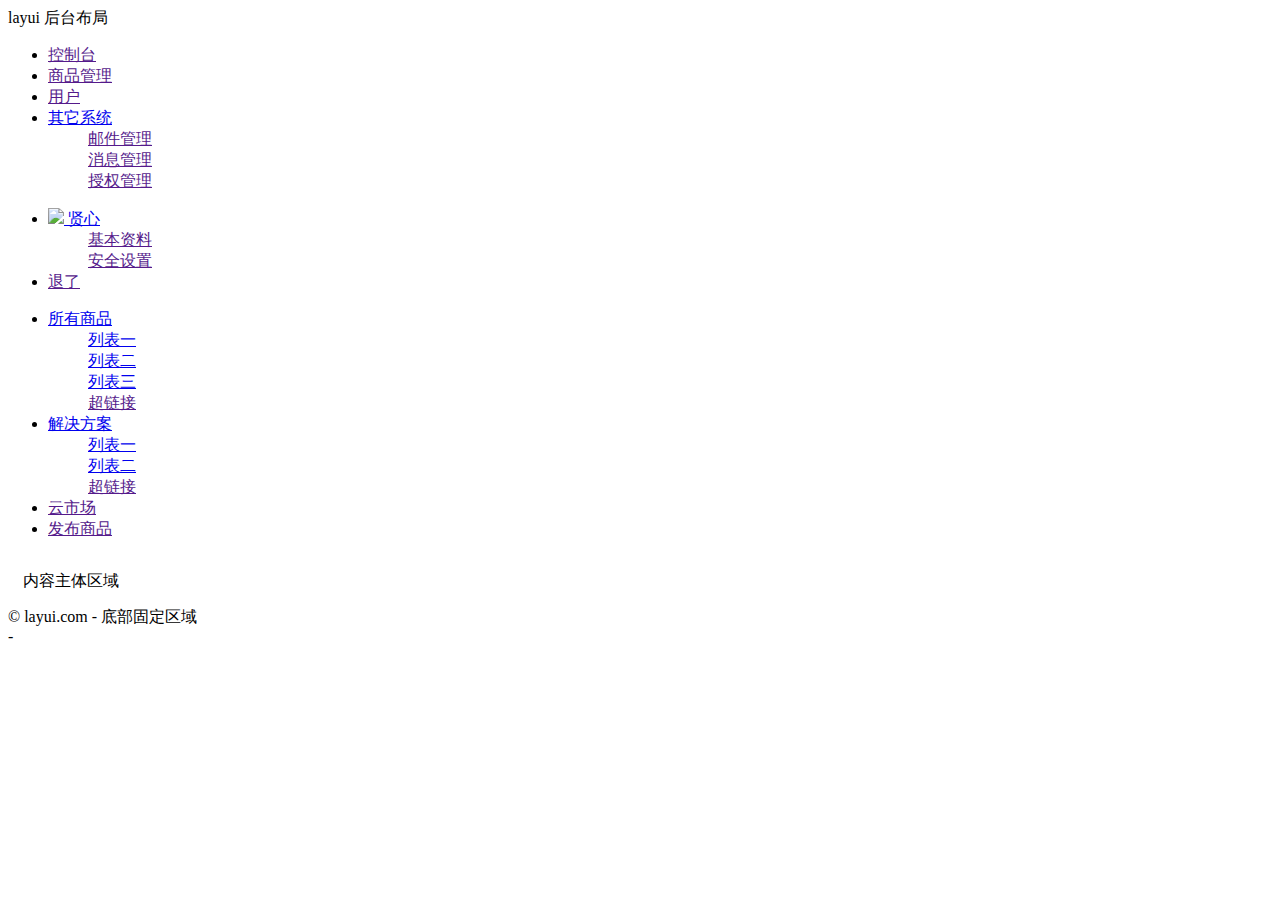
==== index.html @ 90d4eee3 "完成了登录和注册的开发" ====
<!DOCTYPE html>
<html lang="en">

<head>
    <meta charset="UTF-8">
    <meta name="viewport" content="width=device-width, initial-scale=1.0">
    <title>Document</title>
</head>

<body class="layui-layout-body">
    <div class="layui-layout layui-layout-admin">
        <div class="layui-header">
            <div class="layui-logo">layui 后台布局</div>
            <!-- 头部区域（可配合layui已有的水平导航） -->
            <ul class="layui-nav layui-layout-left">
                <li class="layui-nav-item"><a href="">控制台</a></li>
                <li class="layui-nav-item"><a href="">商品管理</a></li>
                <li class="layui-nav-item"><a href="">用户</a></li>
                <li class="layui-nav-item">
                    <a href="javascript:;">其它系统</a>
                    <dl class="layui-nav-child">
                        <dd><a href="">邮件管理</a></dd>
                        <dd><a href="">消息管理</a></dd>
                        <dd><a href="">授权管理</a></dd>
                    </dl>
                </li>
            </ul>
            <ul class="layui-nav layui-layout-right">
                <li class="layui-nav-item">
                    <a href="javascript:;">
                        <img src="http://t.cn/RCzsdCq" class="layui-nav-img">
                        贤心
                    </a>
                    <dl class="layui-nav-child">
                        <dd><a href="">基本资料</a></dd>
                        <dd><a href="">安全设置</a></dd>
                    </dl>
                </li>
                <li class="layui-nav-item"><a href="">退了</a></li>
            </ul>
        </div>

        <div class="layui-side layui-bg-black">
            <div class="layui-side-scroll">
                <!-- 左侧导航区域（可配合layui已有的垂直导航） -->
                <ul class="layui-nav layui-nav-tree" lay-filter="test">
                    <li class="layui-nav-item layui-nav-itemed">
                        <a class="" href="javascript:;">所有商品</a>
                        <dl class="layui-nav-child">
                            <dd><a href="javascript:;">列表一</a></dd>
                            <dd><a href="javascript:;">列表二</a></dd>
                            <dd><a href="javascript:;">列表三</a></dd>
                            <dd><a href="">超链接</a></dd>
                        </dl>
                    </li>
                    <li class="layui-nav-item">
                        <a href="javascript:;">解决方案</a>
                        <dl class="layui-nav-child">
                            <dd><a href="javascript:;">列表一</a></dd>
                            <dd><a href="javascript:;">列表二</a></dd>
                            <dd><a href="">超链接</a></dd>
                        </dl>
                    </li>
                    <li class="layui-nav-item"><a href="">云市场</a></li>
                    <li class="layui-nav-item"><a href="">发布商品</a></li>
                </ul>
            </div>
        </div>

        <div class="layui-body">
            <!-- 内容主体区域 -->
            <div style="padding: 15px;">内容主体区域</div>
        </div>

        <div class="layui-footer">
            <!-- 底部固定区域 -->
            © layui.com - 底部固定区域
        </div>
    </div>-
</html>
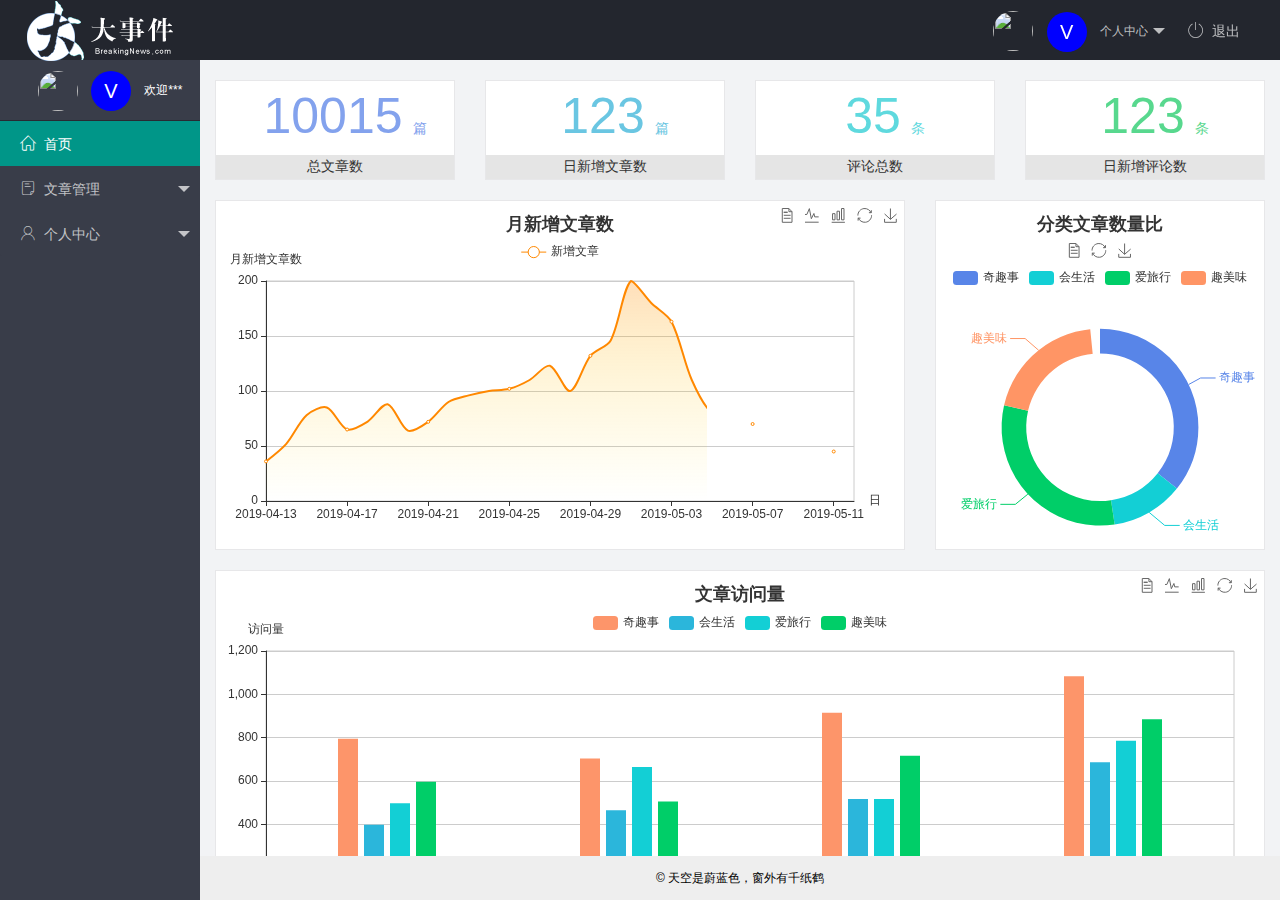
==== commit ae11fa4f: "完成了主页的开发" ====
--- a/index.html
+++ b/index.html
@@ -4,77 +4,91 @@
 <head>
     <meta charset="UTF-8">
     <meta name="viewport" content="width=device-width, initial-scale=1.0">
-    <title>Document</title>
+    <title>后台主页</title>
+    <link rel="stylesheet" href="/assets/lib/layui/css/layui.css">
+    <link rel="stylesheet" href="/assets/css/index.css">
+    <link rel="stylesheet" href="/assets/fonts/iconfont.css">
 </head>
 
 <body class="layui-layout-body">
     <div class="layui-layout layui-layout-admin">
         <div class="layui-header">
-            <div class="layui-logo">layui 后台布局</div>
+            <div class="layui-logo">
+                <img src="/assets/images/logo.png" alt="">
+            </div>
             <!-- 头部区域（可配合layui已有的水平导航） -->
-            <ul class="layui-nav layui-layout-left">
-                <li class="layui-nav-item"><a href="">控制台</a></li>
-                <li class="layui-nav-item"><a href="">商品管理</a></li>
-                <li class="layui-nav-item"><a href="">用户</a></li>
-                <li class="layui-nav-item">
-                    <a href="javascript:;">其它系统</a>
-                    <dl class="layui-nav-child">
-                        <dd><a href="">邮件管理</a></dd>
-                        <dd><a href="">消息管理</a></dd>
-                        <dd><a href="">授权管理</a></dd>
-                    </dl>
-                </li>
-            </ul>
+
             <ul class="layui-nav layui-layout-right">
                 <li class="layui-nav-item">
-                    <a href="javascript:;">
+                    <a href="javascript:;" class="userinfo">
                         <img src="http://t.cn/RCzsdCq" class="layui-nav-img">
-                        贤心
+                        <span class="text-avatar">V</span>
+                        个人中心
                     </a>
                     <dl class="layui-nav-child">
                         <dd><a href="">基本资料</a></dd>
-                        <dd><a href="">安全设置</a></dd>
+                        <dd><a href="">更换头像</a></dd>
+                        <dd><a href="">重置密码</a></dd>
                     </dl>
                 </li>
-                <li class="layui-nav-item"><a href="">退了</a></li>
+                <li class="layui-nav-item"><a href="javascript:;" id="btnLogout"><span class="iconfont icon-tuichu"></span>退出</a></li>
             </ul>
         </div>
 
         <div class="layui-side layui-bg-black">
             <div class="layui-side-scroll">
+
+                <div class="userinfo">
+                    <img src="http://t.cn/RCzsdCq" class="layui-nav-img">
+                    <span class="text-avatar">V</span>
+                    <span id="welcome">欢迎***</span>
+                </div>
+
                 <!-- 左侧导航区域（可配合layui已有的垂直导航） -->
-                <ul class="layui-nav layui-nav-tree" lay-filter="test">
-                    <li class="layui-nav-item layui-nav-itemed">
-                        <a class="" href="javascript:;">所有商品</a>
+                <ul class="layui-nav layui-nav-tree" lay-shrink="all">
+                    <li class="layui-nav-item layui-this"><a href="/home/dashboard.html" target="fm"><span
+                                class="iconfont icon-home"></span>首页</a></li>
+                    <li class="layui-nav-item ">
+                        <a class="" href="javascript:;"><span class="iconfont icon-16"></span>文章管理</a>
                         <dl class="layui-nav-child">
-                            <dd><a href="javascript:;">列表一</a></dd>
-                            <dd><a href="javascript:;">列表二</a></dd>
-                            <dd><a href="javascript:;">列表三</a></dd>
-                            <dd><a href="">超链接</a></dd>
+                            <dd><a href="javascript:;">
+                                    <i class="layui-icon layui-icon-app"></i> 文章类别</a></dd>
+                            <dd><a href="javascript:;">
+                                    <i class="layui-icon layui-icon-app"></i> 文章列表</a></dd>
+                            <dd><a href="javascript:;">
+                                    <i class="layui-icon layui-icon-app"></i> 发布文章</a></dd>
                         </dl>
                     </li>
                     <li class="layui-nav-item">
-                        <a href="javascript:;">解决方案</a>
+                        <a href="javascript:;"><span class="iconfont icon-user"></span>个人中心</a>
                         <dl class="layui-nav-child">
-                            <dd><a href="javascript:;">列表一</a></dd>
-                            <dd><a href="javascript:;">列表二</a></dd>
-                            <dd><a href="">超链接</a></dd>
+                            <dd><a href="javascript:;">
+                                    <i class="layui-icon layui-icon-app"></i> 基本资料</a></dd>
+                            <dd><a href="javascript:;">
+                                    <i class="layui-icon layui-icon-app"></i> 更换头像</a></dd>
+                            <dd><a href="javascript:;">
+                                    <i class="layui-icon layui-icon-app"></i> 重置密码</a></dd>
                         </dl>
                     </li>
-                    <li class="layui-nav-item"><a href="">云市场</a></li>
-                    <li class="layui-nav-item"><a href="">发布商品</a></li>
                 </ul>
             </div>
         </div>
 
         <div class="layui-body">
             <!-- 内容主体区域 -->
-            <div style="padding: 15px;">内容主体区域</div>
+            <iframe name="fm" src="/home/dashboard.html" frameborder="0"></iframe>
         </div>
 
         <div class="layui-footer">
             <!-- 底部固定区域 -->
-            © layui.com - 底部固定区域
+            © 天空是蔚蓝色，窗外有千纸鹤
         </div>
-    </div>-
+    </div>
+    <!-- 导入layui的js的文件 -->
+    <script src="/assets/lib/layui/layui.all.js"></script>
+    <script src="/assets/lib/jquery.js"></script>
+    <script src="/assets/js/baseAPI.js"></script>
+    <script src="/assets/js/index.js"></script>
+</body>
+
 </html>--- a/assets/lib/layui/css/layui.css
+++ b/assets/lib/layui/css/layui.css
@@ -0,0 +1,2 @@
+/** layui-v2.5.5 MIT License By https://www.layui.com */
+ .layui-inline,img{display:inline-block;vertical-align:middle}h1,h2,h3,h4,h5,h6{font-weight:400}.layui-edge,.layui-header,.layui-inline,.layui-main{position:relative}.layui-body,.layui-edge,.layui-elip{overflow:hidden}.layui-btn,.layui-edge,.layui-inline,img{vertical-align:middle}.layui-btn,.layui-disabled,.layui-icon,.layui-unselect{-moz-user-select:none;-webkit-user-select:none;-ms-user-select:none}.layui-elip,.layui-form-checkbox span,.layui-form-pane .layui-form-label{text-overflow:ellipsis;white-space:nowrap}.layui-breadcrumb,.layui-tree-btnGroup{visibility:hidden}blockquote,body,button,dd,div,dl,dt,form,h1,h2,h3,h4,h5,h6,input,li,ol,p,pre,td,textarea,th,ul{margin:0;padding:0;-webkit-tap-highlight-color:rgba(0,0,0,0)}a:active,a:hover{outline:0}img{border:none}li{list-style:none}table{border-collapse:collapse;border-spacing:0}h4,h5,h6{font-size:100%}button,input,optgroup,option,select,textarea{font-family:inherit;font-size:inherit;font-style:inherit;font-weight:inherit;outline:0}pre{white-space:pre-wrap;white-space:-moz-pre-wrap;white-space:-pre-wrap;white-space:-o-pre-wrap;word-wrap:break-word}body{line-height:24px;font:14px Helvetica Neue,Helvetica,PingFang SC,Tahoma,Arial,sans-serif}hr{height:1px;margin:10px 0;border:0;clear:both}a{color:#333;text-decoration:none}a:hover{color:#777}a cite{font-style:normal;*cursor:pointer}.layui-border-box,.layui-border-box *{box-sizing:border-box}.layui-box,.layui-box *{box-sizing:content-box}.layui-clear{clear:both;*zoom:1}.layui-clear:after{content:'\20';clear:both;*zoom:1;display:block;height:0}.layui-inline{*display:inline;*zoom:1}.layui-edge{display:inline-block;width:0;height:0;border-width:6px;border-style:dashed;border-color:transparent}.layui-edge-top{top:-4px;border-bottom-color:#999;border-bottom-style:solid}.layui-edge-right{border-left-color:#999;border-left-style:solid}.layui-edge-bottom{top:2px;border-top-color:#999;border-top-style:solid}.layui-edge-left{border-right-color:#999;border-right-style:solid}.layui-disabled,.layui-disabled:hover{color:#d2d2d2!important;cursor:not-allowed!important}.layui-circle{border-radius:100%}.layui-show{display:block!important}.layui-hide{display:none!important}@font-face{font-family:layui-icon;src:url(../font/iconfont.eot?v=250);src:url(../font/iconfont.eot?v=250#iefix) format('embedded-opentype'),url(../font/iconfont.woff2?v=250) format('woff2'),url(../font/iconfont.woff?v=250) format('woff'),url(../font/iconfont.ttf?v=250) format('truetype'),url(../font/iconfont.svg?v=250#layui-icon) format('svg')}.layui-icon{font-family:layui-icon!important;font-size:16px;font-style:normal;-webkit-font-smoothing:antialiased;-moz-osx-font-smoothing:grayscale}.layui-icon-reply-fill:before{content:"\e611"}.layui-icon-set-fill:before{content:"\e614"}.layui-icon-menu-fill:before{content:"\e60f"}.layui-icon-search:before{content:"\e615"}.layui-icon-share:before{content:"\e641"}.layui-icon-set-sm:before{content:"\e620"}.layui-icon-engine:before{content:"\e628"}.layui-icon-close:before{content:"\1006"}.layui-icon-close-fill:before{content:"\1007"}.layui-icon-chart-screen:before{content:"\e629"}.layui-icon-star:before{content:"\e600"}.layui-icon-circle-dot:before{content:"\e617"}.layui-icon-chat:before{content:"\e606"}.layui-icon-release:before{content:"\e609"}.layui-icon-list:before{content:"\e60a"}.layui-icon-chart:before{content:"\e62c"}.layui-icon-ok-circle:before{content:"\1005"}.layui-icon-layim-theme:before{content:"\e61b"}.layui-icon-table:before{content:"\e62d"}.layui-icon-right:before{content:"\e602"}.layui-icon-left:before{content:"\e603"}.layui-icon-cart-simple:before{content:"\e698"}.layui-icon-face-cry:before{content:"\e69c"}.layui-icon-face-smile:before{content:"\e6af"}.layui-icon-survey:before{content:"\e6b2"}.layui-icon-tree:before{content:"\e62e"}.layui-icon-upload-circle:before{content:"\e62f"}.layui-icon-add-circle:before{content:"\e61f"}.layui-icon-download-circle:before{content:"\e601"}.layui-icon-templeate-1:before{content:"\e630"}.layui-icon-util:before{content:"\e631"}.layui-icon-face-surprised:before{content:"\e664"}.layui-icon-edit:before{content:"\e642"}.layui-icon-speaker:before{content:"\e645"}.layui-icon-down:before{content:"\e61a"}.layui-icon-file:before{content:"\e621"}.layui-icon-layouts:before{content:"\e632"}.layui-icon-rate-half:before{content:"\e6c9"}.layui-icon-add-circle-fine:before{content:"\e608"}.layui-icon-prev-circle:before{content:"\e633"}.layui-icon-read:before{content:"\e705"}.layui-icon-404:before{content:"\e61c"}.layui-icon-carousel:before{content:"\e634"}.layui-icon-help:before{content:"\e607"}.layui-icon-code-circle:before{content:"\e635"}.layui-icon-water:before{content:"\e636"}.layui-icon-username:before{content:"\e66f"}.layui-icon-find-fill:before{content:"\e670"}.layui-icon-about:before{content:"\e60b"}.layui-icon-location:before{content:"\e715"}.layui-icon-up:before{content:"\e619"}.layui-icon-pause:before{content:"\e651"}.layui-icon-date:before{content:"\e637"}.layui-icon-layim-uploadfile:before{content:"\e61d"}.layui-icon-delete:before{content:"\e640"}.layui-icon-play:before{content:"\e652"}.layui-icon-top:before{content:"\e604"}.layui-icon-friends:before{content:"\e612"}.layui-icon-refresh-3:before{content:"\e9aa"}.layui-icon-ok:before{content:"\e605"}.layui-icon-layer:before{content:"\e638"}.layui-icon-face-smile-fine:before{content:"\e60c"}.layui-icon-dollar:before{content:"\e659"}.layui-icon-group:before{content:"\e613"}.layui-icon-layim-download:before{content:"\e61e"}.layui-icon-picture-fine:before{content:"\e60d"}.layui-icon-link:before{content:"\e64c"}.layui-icon-diamond:before{content:"\e735"}.layui-icon-log:before{content:"\e60e"}.layui-icon-rate-solid:before{content:"\e67a"}.layui-icon-fonts-del:before{content:"\e64f"}.layui-icon-unlink:before{content:"\e64d"}.layui-icon-fonts-clear:before{content:"\e639"}.layui-icon-triangle-r:before{content:"\e623"}.layui-icon-circle:before{content:"\e63f"}.layui-icon-radio:before{content:"\e643"}.layui-icon-align-center:before{content:"\e647"}.layui-icon-align-right:before{content:"\e648"}.layui-icon-align-left:before{content:"\e649"}.layui-icon-loading-1:before{content:"\e63e"}.layui-icon-return:before{content:"\e65c"}.layui-icon-fonts-strong:before{content:"\e62b"}.layui-icon-upload:before{content:"\e67c"}.layui-icon-dialogue:before{content:"\e63a"}.layui-icon-video:before{content:"\e6ed"}.layui-icon-headset:before{content:"\e6fc"}.layui-icon-cellphone-fine:before{content:"\e63b"}.layui-icon-add-1:before{content:"\e654"}.layui-icon-face-smile-b:before{content:"\e650"}.layui-icon-fonts-html:before{content:"\e64b"}.layui-icon-form:before{content:"\e63c"}.layui-icon-cart:before{content:"\e657"}.layui-icon-camera-fill:before{content:"\e65d"}.layui-icon-tabs:before{content:"\e62a"}.layui-icon-fonts-code:before{content:"\e64e"}.layui-icon-fire:before{content:"\e756"}.layui-icon-set:before{content:"\e716"}.layui-icon-fonts-u:before{content:"\e646"}.layui-icon-triangle-d:before{content:"\e625"}.layui-icon-tips:before{content:"\e702"}.layui-icon-picture:before{content:"\e64a"}.layui-icon-more-vertical:before{content:"\e671"}.layui-icon-flag:before{content:"\e66c"}.layui-icon-loading:before{content:"\e63d"}.layui-icon-fonts-i:before{content:"\e644"}.layui-icon-refresh-1:before{content:"\e666"}.layui-icon-rmb:before{content:"\e65e"}.layui-icon-home:before{content:"\e68e"}.layui-icon-user:before{content:"\e770"}.layui-icon-notice:before{content:"\e667"}.layui-icon-login-weibo:before{content:"\e675"}.layui-icon-voice:before{content:"\e688"}.layui-icon-upload-drag:before{content:"\e681"}.layui-icon-login-qq:before{content:"\e676"}.layui-icon-snowflake:before{content:"\e6b1"}.layui-icon-file-b:before{content:"\e655"}.layui-icon-template:before{content:"\e663"}.layui-icon-auz:before{content:"\e672"}.layui-icon-console:before{content:"\e665"}.layui-icon-app:before{content:"\e653"}.layui-icon-prev:before{content:"\e65a"}.layui-icon-website:before{content:"\e7ae"}.layui-icon-next:before{content:"\e65b"}.layui-icon-component:before{content:"\e857"}.layui-icon-more:before{content:"\e65f"}.layui-icon-login-wechat:before{content:"\e677"}.layui-icon-shrink-right:before{content:"\e668"}.layui-icon-spread-left:before{content:"\e66b"}.layui-icon-camera:before{content:"\e660"}.layui-icon-note:before{content:"\e66e"}.layui-icon-refresh:before{content:"\e669"}.layui-icon-female:before{content:"\e661"}.layui-icon-male:before{content:"\e662"}.layui-icon-password:before{content:"\e673"}.layui-icon-senior:before{content:"\e674"}.layui-icon-theme:before{content:"\e66a"}.layui-icon-tread:before{content:"\e6c5"}.layui-icon-praise:before{content:"\e6c6"}.layui-icon-star-fill:before{content:"\e658"}.layui-icon-rate:before{content:"\e67b"}.layui-icon-template-1:before{content:"\e656"}.layui-icon-vercode:before{content:"\e679"}.layui-icon-cellphone:before{content:"\e678"}.layui-icon-screen-full:before{content:"\e622"}.layui-icon-screen-restore:before{content:"\e758"}.layui-icon-cols:before{content:"\e610"}.layui-icon-export:before{content:"\e67d"}.layui-icon-print:before{content:"\e66d"}.layui-icon-slider:before{content:"\e714"}.layui-icon-addition:before{content:"\e624"}.layui-icon-subtraction:before{content:"\e67e"}.layui-icon-service:before{content:"\e626"}.layui-icon-transfer:before{content:"\e691"}.layui-main{width:1140px;margin:0 auto}.layui-header{z-index:1000;height:60px}.layui-header a:hover{transition:all .5s;-webkit-transition:all .5s}.layui-side{position:fixed;left:0;top:0;bottom:0;z-index:999;width:200px;overflow-x:hidden}.layui-side-scroll{position:relative;width:220px;height:100%;overflow-x:hidden}.layui-body{position:absolute;left:200px;right:0;top:0;bottom:0;z-index:998;width:auto;overflow-y:auto;box-sizing:border-box}.layui-layout-body{overflow:hidden}.layui-layout-admin .layui-header{background-color:#23262E}.layui-layout-admin .layui-side{top:60px;width:200px;overflow-x:hidden}.layui-layout-admin .layui-body{position:fixed;top:60px;bottom:44px}.layui-layout-admin .layui-main{width:auto;margin:0 15px}.layui-layout-admin .layui-footer{position:fixed;left:200px;right:0;bottom:0;height:44px;line-height:44px;padding:0 15px;background-color:#eee}.layui-layout-admin .layui-logo{position:absolute;left:0;top:0;width:200px;height:100%;line-height:60px;text-align:center;color:#009688;font-size:16px}.layui-layout-admin .layui-header .layui-nav{background:0 0}.layui-layout-left{position:absolute!important;left:200px;top:0}.layui-layout-right{position:absolute!important;right:0;top:0}.layui-container{position:relative;margin:0 auto;padding:0 15px;box-sizing:border-box}.layui-fluid{position:relative;margin:0 auto;padding:0 15px}.layui-row:after,.layui-row:before{content:'';display:block;clear:both}.layui-col-lg1,.layui-col-lg10,.layui-col-lg11,.layui-col-lg12,.layui-col-lg2,.layui-col-lg3,.layui-col-lg4,.layui-col-lg5,.layui-col-lg6,.layui-col-lg7,.layui-col-lg8,.layui-col-lg9,.layui-col-md1,.layui-col-md10,.layui-col-md11,.layui-col-md12,.layui-col-md2,.layui-col-md3,.layui-col-md4,.layui-col-md5,.layui-col-md6,.layui-col-md7,.layui-col-md8,.layui-col-md9,.layui-col-sm1,.layui-col-sm10,.layui-col-sm11,.layui-col-sm12,.layui-col-sm2,.layui-col-sm3,.layui-col-sm4,.layui-col-sm5,.layui-col-sm6,.layui-col-sm7,.layui-col-sm8,.layui-col-sm9,.layui-col-xs1,.layui-col-xs10,.layui-col-xs11,.layui-col-xs12,.layui-col-xs2,.layui-col-xs3,.layui-col-xs4,.layui-col-xs5,.layui-col-xs6,.layui-col-xs7,.layui-col-xs8,.layui-col-xs9{position:relative;display:block;box-sizing:border-box}.layui-col-xs1,.layui-col-xs10,.layui-col-xs11,.layui-col-xs12,.layui-col-xs2,.layui-col-xs3,.layui-col-xs4,.layui-col-xs5,.layui-col-xs6,.layui-col-xs7,.layui-col-xs8,.layui-col-xs9{float:left}.layui-col-xs1{width:8.33333333%}.layui-col-xs2{width:16.66666667%}.layui-col-xs3{width:25%}.layui-col-xs4{width:33.33333333%}.layui-col-xs5{width:41.66666667%}.layui-col-xs6{width:50%}.layui-col-xs7{width:58.33333333%}.layui-col-xs8{width:66.66666667%}.layui-col-xs9{width:75%}.layui-col-xs10{width:83.33333333%}.layui-col-xs11{width:91.66666667%}.layui-col-xs12{width:100%}.layui-col-xs-offset1{margin-left:8.33333333%}.layui-col-xs-offset2{margin-left:16.66666667%}.layui-col-xs-offset3{margin-left:25%}.layui-col-xs-offset4{margin-left:33.33333333%}.layui-col-xs-offset5{margin-left:41.66666667%}.layui-col-xs-offset6{margin-left:50%}.layui-col-xs-offset7{margin-left:58.33333333%}.layui-col-xs-offset8{margin-left:66.66666667%}.layui-col-xs-offset9{margin-left:75%}.layui-col-xs-offset10{margin-left:83.33333333%}.layui-col-xs-offset11{margin-left:91.66666667%}.layui-col-xs-offset12{margin-left:100%}@media screen and (max-width:768px){.layui-hide-xs{display:none!important}.layui-show-xs-block{display:block!important}.layui-show-xs-inline{display:inline!important}.layui-show-xs-inline-block{display:inline-block!important}}@media screen and (min-width:768px){.layui-container{width:750px}.layui-hide-sm{display:none!important}.layui-show-sm-block{display:block!important}.layui-show-sm-inline{display:inline!important}.layui-show-sm-inline-block{display:inline-block!important}.layui-col-sm1,.layui-col-sm10,.layui-col-sm11,.layui-col-sm12,.layui-col-sm2,.layui-col-sm3,.layui-col-sm4,.layui-col-sm5,.layui-col-sm6,.layui-col-sm7,.layui-col-sm8,.layui-col-sm9{float:left}.layui-col-sm1{width:8.33333333%}.layui-col-sm2{width:16.66666667%}.layui-col-sm3{width:25%}.layui-col-sm4{width:33.33333333%}.layui-col-sm5{width:41.66666667%}.layui-col-sm6{width:50%}.layui-col-sm7{width:58.33333333%}.layui-col-sm8{width:66.66666667%}.layui-col-sm9{width:75%}.layui-col-sm10{width:83.33333333%}.layui-col-sm11{width:91.66666667%}.layui-col-sm12{width:100%}.layui-col-sm-offset1{margin-left:8.33333333%}.layui-col-sm-offset2{margin-left:16.66666667%}.layui-col-sm-offset3{margin-left:25%}.layui-col-sm-offset4{margin-left:33.33333333%}.layui-col-sm-offset5{margin-left:41.66666667%}.layui-col-sm-offset6{margin-left:50%}.layui-col-sm-offset7{margin-left:58.33333333%}.layui-col-sm-offset8{margin-left:66.66666667%}.layui-col-sm-offset9{margin-left:75%}.layui-col-sm-offset10{margin-left:83.33333333%}.layui-col-sm-offset11{margin-left:91.66666667%}.layui-col-sm-offset12{margin-left:100%}}@media screen and (min-width:992px){.layui-container{width:970px}.layui-hide-md{display:none!important}.layui-show-md-block{display:block!important}.layui-show-md-inline{display:inline!important}.layui-show-md-inline-block{display:inline-block!important}.layui-col-md1,.layui-col-md10,.layui-col-md11,.layui-col-md12,.layui-col-md2,.layui-col-md3,.layui-col-md4,.layui-col-md5,.layui-col-md6,.layui-col-md7,.layui-col-md8,.layui-col-md9{float:left}.layui-col-md1{width:8.33333333%}.layui-col-md2{width:16.66666667%}.layui-col-md3{width:25%}.layui-col-md4{width:33.33333333%}.layui-col-md5{width:41.66666667%}.layui-col-md6{width:50%}.layui-col-md7{width:58.33333333%}.layui-col-md8{width:66.66666667%}.layui-col-md9{width:75%}.layui-col-md10{width:83.33333333%}.layui-col-md11{width:91.66666667%}.layui-col-md12{width:100%}.layui-col-md-offset1{margin-left:8.33333333%}.layui-col-md-offset2{margin-left:16.66666667%}.layui-col-md-offset3{margin-left:25%}.layui-col-md-offset4{margin-left:33.33333333%}.layui-col-md-offset5{margin-left:41.66666667%}.layui-col-md-offset6{margin-left:50%}.layui-col-md-offset7{margin-left:58.33333333%}.layui-col-md-offset8{margin-left:66.66666667%}.layui-col-md-offset9{margin-left:75%}.layui-col-md-offset10{margin-left:83.33333333%}.layui-col-md-offset11{margin-left:91.66666667%}.layui-col-md-offset12{margin-left:100%}}@media screen and (min-width:1200px){.layui-container{width:1170px}.layui-hide-lg{display:none!important}.layui-show-lg-block{display:block!important}.layui-show-lg-inline{display:inline!important}.layui-show-lg-inline-block{display:inline-block!important}.layui-col-lg1,.layui-col-lg10,.layui-col-lg11,.layui-col-lg12,.layui-col-lg2,.layui-col-lg3,.layui-col-lg4,.layui-col-lg5,.layui-col-lg6,.layui-col-lg7,.layui-col-lg8,.layui-col-lg9{float:left}.layui-col-lg1{width:8.33333333%}.layui-col-lg2{width:16.66666667%}.layui-col-lg3{width:25%}.layui-col-lg4{width:33.33333333%}.layui-col-lg5{width:41.66666667%}.layui-col-lg6{width:50%}.layui-col-lg7{width:58.33333333%}.layui-col-lg8{width:66.66666667%}.layui-col-lg9{width:75%}.layui-col-lg10{width:83.33333333%}.layui-col-lg11{width:91.66666667%}.layui-col-lg12{width:100%}.layui-col-lg-offset1{margin-left:8.33333333%}.layui-col-lg-offset2{margin-left:16.66666667%}.layui-col-lg-offset3{margin-left:25%}.layui-col-lg-offset4{margin-left:33.33333333%}.layui-col-lg-offset5{margin-left:41.66666667%}.layui-col-lg-offset6{margin-left:50%}.layui-col-lg-offset7{margin-left:58.33333333%}.layui-col-lg-offset8{margin-left:66.66666667%}.layui-col-lg-offset9{margin-left:75%}.layui-col-lg-offset10{margin-left:83.33333333%}.layui-col-lg-offset11{margin-left:91.66666667%}.layui-col-lg-offset12{margin-left:100%}}.layui-col-space1{margin:-.5px}.layui-col-space1>*{padding:.5px}.layui-col-space3{margin:-1.5px}.layui-col-space3>*{padding:1.5px}.layui-col-space5{margin:-2.5px}.layui-col-space5>*{padding:2.5px}.layui-col-space8{margin:-3.5px}.layui-col-space8>*{padding:3.5px}.layui-col-space10{margin:-5px}.layui-col-space10>*{padding:5px}.layui-col-space12{margin:-6px}.layui-col-space12>*{padding:6px}.layui-col-space15{margin:-7.5px}.layui-col-space15>*{padding:7.5px}.layui-col-space18{margin:-9px}.layui-col-space18>*{padding:9px}.layui-col-space20{margin:-10px}.layui-col-space20>*{padding:10px}.layui-col-space22{margin:-11px}.layui-col-space22>*{padding:11px}.layui-col-space25{margin:-12.5px}.layui-col-space25>*{padding:12.5px}.layui-col-space30{margin:-15px}.layui-col-space30>*{padding:15px}.layui-btn,.layui-input,.layui-select,.layui-textarea,.layui-upload-button{outline:0;-webkit-appearance:none;transition:all .3s;-webkit-transition:all .3s;box-sizing:border-box}.layui-elem-quote{margin-bottom:10px;padding:15px;line-height:22px;border-left:5px solid #009688;border-radius:0 2px 2px 0;background-color:#f2f2f2}.layui-quote-nm{border-style:solid;border-width:1px 1px 1px 5px;background:0 0}.layui-elem-field{margin-bottom:10px;padding:0;border-width:1px;border-style:solid}.layui-elem-field legend{margin-left:20px;padding:0 10px;font-size:20px;font-weight:300}.layui-field-title{margin:10px 0 20px;border-width:1px 0 0}.layui-field-box{padding:10px 15px}.layui-field-title .layui-field-box{padding:10px 0}.layui-progress{position:relative;height:6px;border-radius:20px;background-color:#e2e2e2}.layui-progress-bar{position:absolute;left:0;top:0;width:0;max-width:100%;height:6px;border-radius:20px;text-align:right;background-color:#5FB878;transition:all .3s;-webkit-transition:all .3s}.layui-progress-big,.layui-progress-big .layui-progress-bar{height:18px;line-height:18px}.layui-progress-text{position:relative;top:-20px;line-height:18px;font-size:12px;color:#666}.layui-progress-big .layui-progress-text{position:static;padding:0 10px;color:#fff}.layui-collapse{border-width:1px;border-style:solid;border-radius:2px}.layui-colla-content,.layui-colla-item{border-top-width:1px;border-top-style:solid}.layui-colla-item:first-child{border-top:none}.layui-colla-title{position:relative;height:42px;line-height:42px;padding:0 15px 0 35px;color:#333;background-color:#f2f2f2;cursor:pointer;font-size:14px;overflow:hidden}.layui-colla-content{display:none;padding:10px 15px;line-height:22px;color:#666}.layui-colla-icon{position:absolute;left:15px;top:0;font-size:14px}.layui-card{margin-bottom:15px;border-radius:2px;background-color:#fff;box-shadow:0 1px 2px 0 rgba(0,0,0,.05)}.layui-card:last-child{margin-bottom:0}.layui-card-header{position:relative;height:42px;line-height:42px;padding:0 15px;border-bottom:1px solid #f6f6f6;color:#333;border-radius:2px 2px 0 0;font-size:14px}.layui-bg-black,.layui-bg-blue,.layui-bg-cyan,.layui-bg-green,.layui-bg-orange,.layui-bg-red{color:#fff!important}.layui-card-body{position:relative;padding:10px 15px;line-height:24px}.layui-card-body[pad15]{padding:15px}.layui-card-body[pad20]{padding:20px}.layui-card-body .layui-table{margin:5px 0}.layui-card .layui-tab{margin:0}.layui-panel-window{position:relative;padding:15px;border-radius:0;border-top:5px solid #E6E6E6;background-color:#fff}.layui-auxiliar-moving{position:fixed;left:0;right:0;top:0;bottom:0;width:100%;height:100%;background:0 0;z-index:9999999999}.layui-form-label,.layui-form-mid,.layui-form-select,.layui-input-block,.layui-input-inline,.layui-textarea{position:relative}.layui-bg-red{background-color:#FF5722!important}.layui-bg-orange{background-color:#FFB800!important}.layui-bg-green{background-color:#009688!important}.layui-bg-cyan{background-color:#2F4056!important}.layui-bg-blue{background-color:#1E9FFF!important}.layui-bg-black{background-color:#393D49!important}.layui-bg-gray{background-color:#eee!important;color:#666!important}.layui-badge-rim,.layui-colla-content,.layui-colla-item,.layui-collapse,.layui-elem-field,.layui-form-pane .layui-form-item[pane],.layui-form-pane .layui-form-label,.layui-input,.layui-layedit,.layui-layedit-tool,.layui-quote-nm,.layui-select,.layui-tab-bar,.layui-tab-card,.layui-tab-title,.layui-tab-title .layui-this:after,.layui-textarea{border-color:#e6e6e6}.layui-timeline-item:before,hr{background-color:#e6e6e6}.layui-text{line-height:22px;font-size:14px;color:#666}.layui-text h1,.layui-text h2,.layui-text h3{font-weight:500;color:#333}.layui-text h1{font-size:30px}.layui-text h2{font-size:24px}.layui-text h3{font-size:18px}.layui-text a:not(.layui-btn){color:#01AAED}.layui-text a:not(.layui-btn):hover{text-decoration:underline}.layui-text ul{padding:5px 0 5px 15px}.layui-text ul li{margin-top:5px;list-style-type:disc}.layui-text em,.layui-word-aux{color:#999!important;padding:0 5px!important}.layui-btn{display:inline-block;height:38px;line-height:38px;padding:0 18px;background-color:#009688;color:#fff;white-space:nowrap;text-align:center;font-size:14px;border:none;border-radius:2px;cursor:pointer}.layui-btn:hover{opacity:.8;filter:alpha(opacity=80);color:#fff}.layui-btn:active{opacity:1;filter:alpha(opacity=100)}.layui-btn+.layui-btn{margin-left:10px}.layui-btn-container{font-size:0}.layui-btn-container .layui-btn{margin-right:10px;margin-bottom:10px}.layui-btn-container .layui-btn+.layui-btn{margin-left:0}.layui-table .layui-btn-container .layui-btn{margin-bottom:9px}.layui-btn-radius{border-radius:100px}.layui-btn .layui-icon{margin-right:3px;font-size:18px;vertical-align:bottom;vertical-align:middle\9}.layui-btn-primary{border:1px solid #C9C9C9;background-color:#fff;color:#555}.layui-btn-primary:hover{border-color:#009688;color:#333}.layui-btn-normal{background-color:#1E9FFF}.layui-btn-warm{background-color:#FFB800}.layui-btn-danger{background-color:#FF5722}.layui-btn-checked{background-color:#5FB878}.layui-btn-disabled,.layui-btn-disabled:active,.layui-btn-disabled:hover{border:1px solid #e6e6e6;background-color:#FBFBFB;color:#C9C9C9;cursor:not-allowed;opacity:1}.layui-btn-lg{height:44px;line-height:44px;padding:0 25px;font-size:16px}.layui-btn-sm{height:30px;line-height:30px;padding:0 10px;font-size:12px}.layui-btn-sm i{font-size:16px!important}.layui-btn-xs{height:22px;line-height:22px;padding:0 5px;font-size:12px}.layui-btn-xs i{font-size:14px!important}.layui-btn-group{display:inline-block;vertical-align:middle;font-size:0}.layui-btn-group .layui-btn{margin-left:0!important;margin-right:0!important;border-left:1px solid rgba(255,255,255,.5);border-radius:0}.layui-btn-group .layui-btn-primary{border-left:none}.layui-btn-group .layui-btn-primary:hover{border-color:#C9C9C9;color:#009688}.layui-btn-group .layui-btn:first-child{border-left:none;border-radius:2px 0 0 2px}.layui-btn-group .layui-btn-primary:first-child{border-left:1px solid #c9c9c9}.layui-btn-group .layui-btn:last-child{border-radius:0 2px 2px 0}.layui-btn-group .layui-btn+.layui-btn{margin-left:0}.layui-btn-group+.layui-btn-group{margin-left:10px}.layui-btn-fluid{width:100%}.layui-input,.layui-select,.layui-textarea{height:38px;line-height:1.3;line-height:38px\9;border-width:1px;border-style:solid;background-color:#fff;border-radius:2px}.layui-input::-webkit-input-placeholder,.layui-select::-webkit-input-placeholder,.layui-textarea::-webkit-input-placeholder{line-height:1.3}.layui-input,.layui-textarea{display:block;width:100%;padding-left:10px}.layui-input:hover,.layui-textarea:hover{border-color:#D2D2D2!important}.layui-input:focus,.layui-textarea:focus{border-color:#C9C9C9!important}.layui-textarea{min-height:100px;height:auto;line-height:20px;padding:6px 10px;resize:vertical}.layui-select{padding:0 10px}.layui-form input[type=checkbox],.layui-form input[type=radio],.layui-form select{display:none}.layui-form [lay-ignore]{display:initial}.layui-form-item{margin-bottom:15px;clear:both;*zoom:1}.layui-form-item:after{content:'\20';clear:both;*zoom:1;display:block;height:0}.layui-form-label{float:left;display:block;padding:9px 15px;width:80px;font-weight:400;line-height:20px;text-align:right}.layui-form-label-col{display:block;float:none;padding:9px 0;line-height:20px;text-align:left}.layui-form-item .layui-inline{margin-bottom:5px;margin-right:10px}.layui-input-block{margin-left:110px;min-height:36px}.layui-input-inline{display:inline-block;vertical-align:middle}.layui-form-item .layui-input-inline{float:left;width:190px;margin-right:10px}.layui-form-text .layui-input-inline{width:auto}.layui-form-mid{float:left;display:block;padding:9px 0!important;line-height:20px;margin-right:10px}.layui-form-danger+.layui-form-select .layui-input,.layui-form-danger:focus{border-color:#FF5722!important}.layui-form-select .layui-input{padding-right:30px;cursor:pointer}.layui-form-select .layui-edge{position:absolute;right:10px;top:50%;margin-top:-3px;cursor:pointer;border-width:6px;border-top-color:#c2c2c2;border-top-style:solid;transition:all .3s;-webkit-transition:all .3s}.layui-form-select dl{display:none;position:absolute;left:0;top:42px;padding:5px 0;z-index:899;min-width:100%;border:1px solid #d2d2d2;max-height:300px;overflow-y:auto;background-color:#fff;border-radius:2px;box-shadow:0 2px 4px rgba(0,0,0,.12);box-sizing:border-box}.layui-form-select dl dd,.layui-form-select dl dt{padding:0 10px;line-height:36px;white-space:nowrap;overflow:hidden;text-overflow:ellipsis}.layui-form-select dl dt{font-size:12px;color:#999}.layui-form-select dl dd{cursor:pointer}.layui-form-select dl dd:hover{background-color:#f2f2f2;-webkit-transition:.5s all;transition:.5s all}.layui-form-select .layui-select-group dd{padding-left:20px}.layui-form-select dl dd.layui-select-tips{padding-left:10px!important;color:#999}.layui-form-select dl dd.layui-this{background-color:#5FB878;color:#fff}.layui-form-checkbox,.layui-form-select dl dd.layui-disabled{background-color:#fff}.layui-form-selected dl{display:block}.layui-form-checkbox,.layui-form-checkbox *,.layui-form-switch{display:inline-block;vertical-align:middle}.layui-form-selected .layui-edge{margin-top:-9px;-webkit-transform:rotate(180deg);transform:rotate(180deg);margin-top:-3px\9}:root .layui-form-selected .layui-edge{margin-top:-9px\0/IE9}.layui-form-selectup dl{top:auto;bottom:42px}.layui-select-none{margin:5px 0;text-align:center;color:#999}.layui-select-disabled .layui-disabled{border-color:#eee!important}.layui-select-disabled .layui-edge{border-top-color:#d2d2d2}.layui-form-checkbox{position:relative;height:30px;line-height:30px;margin-right:10px;padding-right:30px;cursor:pointer;font-size:0;-webkit-transition:.1s linear;transition:.1s linear;box-sizing:border-box}.layui-form-checkbox span{padding:0 10px;height:100%;font-size:14px;border-radius:2px 0 0 2px;background-color:#d2d2d2;color:#fff;overflow:hidden}.layui-form-checkbox:hover span{background-color:#c2c2c2}.layui-form-checkbox i{position:absolute;right:0;top:0;width:30px;height:28px;border:1px solid #d2d2d2;border-left:none;border-radius:0 2px 2px 0;color:#fff;font-size:20px;text-align:center}.layui-form-checkbox:hover i{border-color:#c2c2c2;color:#c2c2c2}.layui-form-checked,.layui-form-checked:hover{border-color:#5FB878}.layui-form-checked span,.layui-form-checked:hover span{background-color:#5FB878}.layui-form-checked i,.layui-form-checked:hover i{color:#5FB878}.layui-form-item .layui-form-checkbox{margin-top:4px}.layui-form-checkbox[lay-skin=primary]{height:auto!important;line-height:normal!important;min-width:18px;min-height:18px;border:none!important;margin-right:0;padding-left:28px;padding-right:0;background:0 0}.layui-form-checkbox[lay-skin=primary] span{padding-left:0;padding-right:15px;line-height:18px;background:0 0;color:#666}.layui-form-checkbox[lay-skin=primary] i{right:auto;left:0;width:16px;height:16px;line-height:16px;border:1px solid #d2d2d2;font-size:12px;border-radius:2px;background-color:#fff;-webkit-transition:.1s linear;transition:.1s linear}.layui-form-checkbox[lay-skin=primary]:hover i{border-color:#5FB878;color:#fff}.layui-form-checked[lay-skin=primary] i{border-color:#5FB878!important;background-color:#5FB878;color:#fff}.layui-checkbox-disbaled[lay-skin=primary] span{background:0 0!important;color:#c2c2c2}.layui-checkbox-disbaled[lay-skin=primary]:hover i{border-color:#d2d2d2}.layui-form-item .layui-form-checkbox[lay-skin=primary]{margin-top:10px}.layui-form-switch{position:relative;height:22px;line-height:22px;min-width:35px;padding:0 5px;margin-top:8px;border:1px solid #d2d2d2;border-radius:20px;cursor:pointer;background-color:#fff;-webkit-transition:.1s linear;transition:.1s linear}.layui-form-switch i{position:absolute;left:5px;top:3px;width:16px;height:16px;border-radius:20px;background-color:#d2d2d2;-webkit-transition:.1s linear;transition:.1s linear}.layui-form-switch em{position:relative;top:0;width:25px;margin-left:21px;padding:0!important;text-align:center!important;color:#999!important;font-style:normal!important;font-size:12px}.layui-form-onswitch{border-color:#5FB878;background-color:#5FB878}.layui-checkbox-disbaled,.layui-checkbox-disbaled i{border-color:#e2e2e2!important}.layui-form-onswitch i{left:100%;margin-left:-21px;background-color:#fff}.layui-form-onswitch em{margin-left:5px;margin-right:21px;color:#fff!important}.layui-checkbox-disbaled span{background-color:#e2e2e2!important}.layui-checkbox-disbaled:hover i{color:#fff!important}[lay-radio]{display:none}.layui-form-radio,.layui-form-radio *{display:inline-block;vertical-align:middle}.layui-form-radio{line-height:28px;margin:6px 10px 0 0;padding-right:10px;cursor:pointer;font-size:0}.layui-form-radio *{font-size:14px}.layui-form-radio>i{margin-right:8px;font-size:22px;color:#c2c2c2}.layui-form-radio>i:hover,.layui-form-radioed>i{color:#5FB878}.layui-radio-disbaled>i{color:#e2e2e2!important}.layui-form-pane .layui-form-label{width:110px;padding:8px 15px;height:38px;line-height:20px;border-width:1px;border-style:solid;border-radius:2px 0 0 2px;text-align:center;background-color:#FBFBFB;overflow:hidden;box-sizing:border-box}.layui-form-pane .layui-input-inline{margin-left:-1px}.layui-form-pane .layui-input-block{margin-left:110px;left:-1px}.layui-form-pane .layui-input{border-radius:0 2px 2px 0}.layui-form-pane .layui-form-text .layui-form-label{float:none;width:100%;border-radius:2px;box-sizing:border-box;text-align:left}.layui-form-pane .layui-form-text .layui-input-inline{display:block;margin:0;top:-1px;clear:both}.layui-form-pane .layui-form-text .layui-input-block{margin:0;left:0;top:-1px}.layui-form-pane .layui-form-text .layui-textarea{min-height:100px;border-radius:0 0 2px 2px}.layui-form-pane .layui-form-checkbox{margin:4px 0 4px 10px}.layui-form-pane .layui-form-radio,.layui-form-pane .layui-form-switch{margin-top:6px;margin-left:10px}.layui-form-pane .layui-form-item[pane]{position:relative;border-width:1px;border-style:solid}.layui-form-pane .layui-form-item[pane] .layui-form-label{position:absolute;left:0;top:0;height:100%;border-width:0 1px 0 0}.layui-form-pane .layui-form-item[pane] .layui-input-inline{margin-left:110px}@media screen and (max-width:450px){.layui-form-item .layui-form-label{text-overflow:ellipsis;overflow:hidden;white-space:nowrap}.layui-form-item .layui-inline{display:block;margin-right:0;margin-bottom:20px;clear:both}.layui-form-item .layui-inline:after{content:'\20';clear:both;display:block;height:0}.layui-form-item .layui-input-inline{display:block;float:none;left:-3px;width:auto;margin:0 0 10px 112px}.layui-form-item .layui-input-inline+.layui-form-mid{margin-left:110px;top:-5px;padding:0}.layui-form-item .layui-form-checkbox{margin-right:5px;margin-bottom:5px}}.layui-layedit{border-width:1px;border-style:solid;border-radius:2px}.layui-layedit-tool{padding:3px 5px;border-bottom-width:1px;border-bottom-style:solid;font-size:0}.layedit-tool-fixed{position:fixed;top:0;border-top:1px solid #e2e2e2}.layui-layedit-tool .layedit-tool-mid,.layui-layedit-tool .layui-icon{display:inline-block;vertical-align:middle;text-align:center;font-size:14px}.layui-layedit-tool .layui-icon{position:relative;width:32px;height:30px;line-height:30px;margin:3px 5px;color:#777;cursor:pointer;border-radius:2px}.layui-layedit-tool .layui-icon:hover{color:#393D49}.layui-layedit-tool .layui-icon:active{color:#000}.layui-layedit-tool .layedit-tool-active{background-color:#e2e2e2;color:#000}.layui-layedit-tool .layui-disabled,.layui-layedit-tool .layui-disabled:hover{color:#d2d2d2;cursor:not-allowed}.layui-layedit-tool .layedit-tool-mid{width:1px;height:18px;margin:0 10px;background-color:#d2d2d2}.layedit-tool-html{width:50px!important;font-size:30px!important}.layedit-tool-b,.layedit-tool-code,.layedit-tool-help{font-size:16px!important}.layedit-tool-d,.layedit-tool-face,.layedit-tool-image,.layedit-tool-unlink{font-size:18px!important}.layedit-tool-image input{position:absolute;font-size:0;left:0;top:0;width:100%;height:100%;opacity:.01;filter:Alpha(opacity=1);cursor:pointer}.layui-layedit-iframe iframe{display:block;width:100%}#LAY_layedit_code{overflow:hidden}.layui-laypage{display:inline-block;*display:inline;*zoom:1;vertical-align:middle;margin:10px 0;font-size:0}.layui-laypage>a:first-child,.layui-laypage>a:first-child em{border-radius:2px 0 0 2px}.layui-laypage>a:last-child,.layui-laypage>a:last-child em{border-radius:0 2px 2px 0}.layui-laypage>:first-child{margin-left:0!important}.layui-laypage>:last-child{margin-right:0!important}.layui-laypage a,.layui-laypage button,.layui-laypage input,.layui-laypage select,.layui-laypage span{border:1px solid #e2e2e2}.layui-laypage a,.layui-laypage span{display:inline-block;*display:inline;*zoom:1;vertical-align:middle;padding:0 15px;height:28px;line-height:28px;margin:0 -1px 5px 0;background-color:#fff;color:#333;font-size:12px}.layui-flow-more a *,.layui-laypage input,.layui-table-view select[lay-ignore]{display:inline-block}.layui-laypage a:hover{color:#009688}.layui-laypage em{font-style:normal}.layui-laypage .layui-laypage-spr{color:#999;font-weight:700}.layui-laypage a{text-decoration:none}.layui-laypage .layui-laypage-curr{position:relative}.layui-laypage .layui-laypage-curr em{position:relative;color:#fff}.layui-laypage .layui-laypage-curr .layui-laypage-em{position:absolute;left:-1px;top:-1px;padding:1px;width:100%;height:100%;background-color:#009688}.layui-laypage-em{border-radius:2px}.layui-laypage-next em,.layui-laypage-prev em{font-family:Sim sun;font-size:16px}.layui-laypage .layui-laypage-count,.layui-laypage .layui-laypage-limits,.layui-laypage .layui-laypage-refresh,.layui-laypage .layui-laypage-skip{margin-left:10px;margin-right:10px;padding:0;border:none}.layui-laypage .layui-laypage-limits,.layui-laypage .layui-laypage-refresh{vertical-align:top}.layui-laypage .layui-laypage-refresh i{font-size:18px;cursor:pointer}.layui-laypage select{height:22px;padding:3px;border-radius:2px;cursor:pointer}.layui-laypage .layui-laypage-skip{height:30px;line-height:30px;color:#999}.layui-laypage button,.layui-laypage input{height:30px;line-height:30px;border-radius:2px;vertical-align:top;background-color:#fff;box-sizing:border-box}.layui-laypage input{width:40px;margin:0 10px;padding:0 3px;text-align:center}.layui-laypage input:focus,.layui-laypage select:focus{border-color:#009688!important}.layui-laypage button{margin-left:10px;padding:0 10px;cursor:pointer}.layui-table,.layui-table-view{margin:10px 0}.layui-flow-more{margin:10px 0;text-align:center;color:#999;font-size:14px}.layui-flow-more a{height:32px;line-height:32px}.layui-flow-more a *{vertical-align:top}.layui-flow-more a cite{padding:0 20px;border-radius:3px;background-color:#eee;color:#333;font-style:normal}.layui-flow-more a cite:hover{opacity:.8}.layui-flow-more a i{font-size:30px;color:#737383}.layui-table{width:100%;background-color:#fff;color:#666}.layui-table tr{transition:all .3s;-webkit-transition:all .3s}.layui-table th{text-align:left;font-weight:400}.layui-table tbody tr:hover,.layui-table thead tr,.layui-table-click,.layui-table-header,.layui-table-hover,.layui-table-mend,.layui-table-patch,.layui-table-tool,.layui-table-total,.layui-table-total tr,.layui-table[lay-even] tr:nth-child(even){background-color:#f2f2f2}.layui-table td,.layui-table th,.layui-table-col-set,.layui-table-fixed-r,.layui-table-grid-down,.layui-table-header,.layui-table-page,.layui-table-tips-main,.layui-table-tool,.layui-table-total,.layui-table-view,.layui-table[lay-skin=line],.layui-table[lay-skin=row]{border-width:1px;border-style:solid;border-color:#e6e6e6}.layui-table td,.layui-table th{position:relative;padding:9px 15px;min-height:20px;line-height:20px;font-size:14px}.layui-table[lay-skin=line] td,.layui-table[lay-skin=line] th{border-width:0 0 1px}.layui-table[lay-skin=row] td,.layui-table[lay-skin=row] th{border-width:0 1px 0 0}.layui-table[lay-skin=nob] td,.layui-table[lay-skin=nob] th{border:none}.layui-table img{max-width:100px}.layui-table[lay-size=lg] td,.layui-table[lay-size=lg] th{padding:15px 30px}.layui-table-view .layui-table[lay-size=lg] .layui-table-cell{height:40px;line-height:40px}.layui-table[lay-size=sm] td,.layui-table[lay-size=sm] th{font-size:12px;padding:5px 10px}.layui-table-view .layui-table[lay-size=sm] .layui-table-cell{height:20px;line-height:20px}.layui-table[lay-data]{display:none}.layui-table-box{position:relative;overflow:hidden}.layui-table-view .layui-table{position:relative;width:auto;margin:0}.layui-table-view .layui-table[lay-skin=line]{border-width:0 1px 0 0}.layui-table-view .layui-table[lay-skin=row]{border-width:0 0 1px}.layui-table-view .layui-table td,.layui-table-view .layui-table th{padding:5px 0;border-top:none;border-left:none}.layui-table-view .layui-table th.layui-unselect .layui-table-cell span{cursor:pointer}.layui-table-view .layui-table td{cursor:default}.layui-table-view .layui-table td[data-edit=text]{cursor:text}.layui-table-view .layui-form-checkbox[lay-skin=primary] i{width:18px;height:18px}.layui-table-view .layui-form-radio{line-height:0;padding:0}.layui-table-view .layui-form-radio>i{margin:0;font-size:20px}.layui-table-init{position:absolute;left:0;top:0;width:100%;height:100%;text-align:center;z-index:110}.layui-table-init .layui-icon{position:absolute;left:50%;top:50%;margin:-15px 0 0 -15px;font-size:30px;color:#c2c2c2}.layui-table-header{border-width:0 0 1px;overflow:hidden}.layui-table-header .layui-table{margin-bottom:-1px}.layui-table-tool .layui-inline[lay-event]{position:relative;width:26px;height:26px;padding:5px;line-height:16px;margin-right:10px;text-align:center;color:#333;border:1px solid #ccc;cursor:pointer;-webkit-transition:.5s all;transition:.5s all}.layui-table-tool .layui-inline[lay-event]:hover{border:1px solid #999}.layui-table-tool-temp{padding-right:120px}.layui-table-tool-self{position:absolute;right:17px;top:10px}.layui-table-tool .layui-table-tool-self .layui-inline[lay-event]{margin:0 0 0 10px}.layui-table-tool-panel{position:absolute;top:29px;left:-1px;padding:5px 0;min-width:150px;min-height:40px;border:1px solid #d2d2d2;text-align:left;overflow-y:auto;background-color:#fff;box-shadow:0 2px 4px rgba(0,0,0,.12)}.layui-table-cell,.layui-table-tool-panel li{overflow:hidden;text-overflow:ellipsis;white-space:nowrap}.layui-table-tool-panel li{padding:0 10px;line-height:30px;-webkit-transition:.5s all;transition:.5s all}.layui-table-tool-panel li .layui-form-checkbox[lay-skin=primary]{width:100%;padding-left:28px}.layui-table-tool-panel li:hover{background-color:#f2f2f2}.layui-table-tool-panel li .layui-form-checkbox[lay-skin=primary] i{position:absolute;left:0;top:0}.layui-table-tool-panel li .layui-form-checkbox[lay-skin=primary] span{padding:0}.layui-table-tool .layui-table-tool-self .layui-table-tool-panel{left:auto;right:-1px}.layui-table-col-set{position:absolute;right:0;top:0;width:20px;height:100%;border-width:0 0 0 1px;background-color:#fff}.layui-table-sort{width:10px;height:20px;margin-left:5px;cursor:pointer!important}.layui-table-sort .layui-edge{position:absolute;left:5px;border-width:5px}.layui-table-sort .layui-table-sort-asc{top:3px;border-top:none;border-bottom-style:solid;border-bottom-color:#b2b2b2}.layui-table-sort .layui-table-sort-asc:hover{border-bottom-color:#666}.layui-table-sort .layui-table-sort-desc{bottom:5px;border-bottom:none;border-top-style:solid;border-top-color:#b2b2b2}.layui-table-sort .layui-table-sort-desc:hover{border-top-color:#666}.layui-table-sort[lay-sort=asc] .layui-table-sort-asc{border-bottom-color:#000}.layui-table-sort[lay-sort=desc] .layui-table-sort-desc{border-top-color:#000}.layui-table-cell{height:28px;line-height:28px;padding:0 15px;position:relative;box-sizing:border-box}.layui-table-cell .layui-form-checkbox[lay-skin=primary]{top:-1px;padding:0}.layui-table-cell .layui-table-link{color:#01AAED}.laytable-cell-checkbox,.laytable-cell-numbers,.laytable-cell-radio,.laytable-cell-space{padding:0;text-align:center}.layui-table-body{position:relative;overflow:auto;margin-right:-1px;margin-bottom:-1px}.layui-table-body .layui-none{line-height:26px;padding:15px;text-align:center;color:#999}.layui-table-fixed{position:absolute;left:0;top:0;z-index:101}.layui-table-fixed .layui-table-body{overflow:hidden}.layui-table-fixed-l{box-shadow:0 -1px 8px rgba(0,0,0,.08)}.layui-table-fixed-r{left:auto;right:-1px;border-width:0 0 0 1px;box-shadow:-1px 0 8px rgba(0,0,0,.08)}.layui-table-fixed-r .layui-table-header{position:relative;overflow:visible}.layui-table-mend{position:absolute;right:-49px;top:0;height:100%;width:50px}.layui-table-tool{position:relative;z-index:890;width:100%;min-height:50px;line-height:30px;padding:10px 15px;border-width:0 0 1px}.layui-table-tool .layui-btn-container{margin-bottom:-10px}.layui-table-page,.layui-table-total{border-width:1px 0 0;margin-bottom:-1px;overflow:hidden}.layui-table-page{position:relative;width:100%;padding:7px 7px 0;height:41px;font-size:12px;white-space:nowrap}.layui-table-page>div{height:26px}.layui-table-page .layui-laypage{margin:0}.layui-table-page .layui-laypage a,.layui-table-page .layui-laypage span{height:26px;line-height:26px;margin-bottom:10px;border:none;background:0 0}.layui-table-page .layui-laypage a,.layui-table-page .layui-laypage span.layui-laypage-curr{padding:0 12px}.layui-table-page .layui-laypage span{margin-left:0;padding:0}.layui-table-page .layui-laypage .layui-laypage-prev{margin-left:-7px!important}.layui-table-page .layui-laypage .layui-laypage-curr .layui-laypage-em{left:0;top:0;padding:0}.layui-table-page .layui-laypage button,.layui-table-page .layui-laypage input{height:26px;line-height:26px}.layui-table-page .layui-laypage input{width:40px}.layui-table-page .layui-laypage button{padding:0 10px}.layui-table-page select{height:18px}.layui-table-patch .layui-table-cell{padding:0;width:30px}.layui-table-edit{position:absolute;left:0;top:0;width:100%;height:100%;padding:0 14px 1px;border-radius:0;box-shadow:1px 1px 20px rgba(0,0,0,.15)}.layui-table-edit:focus{border-color:#5FB878!important}select.layui-table-edit{padding:0 0 0 10px;border-color:#C9C9C9}.layui-table-view .layui-form-checkbox,.layui-table-view .layui-form-radio,.layui-table-view .layui-form-switch{top:0;margin:0;box-sizing:content-box}.layui-table-view .layui-form-checkbox{top:-1px;height:26px;line-height:26px}.layui-table-view .layui-form-checkbox i{height:26px}.layui-table-grid .layui-table-cell{overflow:visible}.layui-table-grid-down{position:absolute;top:0;right:0;width:26px;height:100%;padding:5px 0;border-width:0 0 0 1px;text-align:center;background-color:#fff;color:#999;cursor:pointer}.layui-table-grid-down .layui-icon{position:absolute;top:50%;left:50%;margin:-8px 0 0 -8px}.layui-table-grid-down:hover{background-color:#fbfbfb}body .layui-table-tips .layui-layer-content{background:0 0;padding:0;box-shadow:0 1px 6px rgba(0,0,0,.12)}.layui-table-tips-main{margin:-44px 0 0 -1px;max-height:150px;padding:8px 15px;font-size:14px;overflow-y:scroll;background-color:#fff;color:#666}.layui-table-tips-c{position:absolute;right:-3px;top:-13px;width:20px;height:20px;padding:3px;cursor:pointer;background-color:#666;border-radius:50%;color:#fff}.layui-table-tips-c:hover{background-color:#777}.layui-table-tips-c:before{position:relative;right:-2px}.layui-upload-file{display:none!important;opacity:.01;filter:Alpha(opacity=1)}.layui-upload-drag,.layui-upload-form,.layui-upload-wrap{display:inline-block}.layui-upload-list{margin:10px 0}.layui-upload-choose{padding:0 10px;color:#999}.layui-upload-drag{position:relative;padding:30px;border:1px dashed #e2e2e2;background-color:#fff;text-align:center;cursor:pointer;color:#999}.layui-upload-drag .layui-icon{font-size:50px;color:#009688}.layui-upload-drag[lay-over]{border-color:#009688}.layui-upload-iframe{position:absolute;width:0;height:0;border:0;visibility:hidden}.layui-upload-wrap{position:relative;vertical-align:middle}.layui-upload-wrap .layui-upload-file{display:block!important;position:absolute;left:0;top:0;z-index:10;font-size:100px;width:100%;height:100%;opacity:.01;filter:Alpha(opacity=1);cursor:pointer}.layui-transfer-active,.layui-transfer-box{display:inline-block;vertical-align:middle}.layui-transfer-box,.layui-transfer-header,.layui-transfer-search{border-width:0;border-style:solid;border-color:#e6e6e6}.layui-transfer-box{position:relative;border-width:1px;width:200px;height:360px;border-radius:2px;background-color:#fff}.layui-transfer-box .layui-form-checkbox{width:100%;margin:0!important}.layui-transfer-header{height:38px;line-height:38px;padding:0 10px;border-bottom-width:1px}.layui-transfer-search{position:relative;padding:10px;border-bottom-width:1px}.layui-transfer-search .layui-input{height:32px;padding-left:30px;font-size:12px}.layui-transfer-search .layui-icon-search{position:absolute;left:20px;top:50%;margin-top:-8px;color:#666}.layui-transfer-active{margin:0 15px}.layui-transfer-active .layui-btn{display:block;margin:0;padding:0 15px;background-color:#5FB878;border-color:#5FB878;color:#fff}.layui-transfer-active .layui-btn-disabled{background-color:#FBFBFB;border-color:#e6e6e6;color:#C9C9C9}.layui-transfer-active .layui-btn:first-child{margin-bottom:15px}.layui-transfer-active .layui-btn .layui-icon{margin:0;font-size:14px!important}.layui-transfer-data{padding:5px 0;overflow:auto}.layui-transfer-data li{height:32px;line-height:32px;padding:0 10px}.layui-transfer-data li:hover{background-color:#f2f2f2;transition:.5s all}.layui-transfer-data .layui-none{padding:15px 10px;text-align:center;color:#999}.layui-nav{position:relative;padding:0 20px;background-color:#393D49;color:#fff;border-radius:2px;font-size:0;box-sizing:border-box}.layui-nav *{font-size:14px}.layui-nav .layui-nav-item{position:relative;display:inline-block;*display:inline;*zoom:1;vertical-align:middle;line-height:60px}.layui-nav .layui-nav-item a{display:block;padding:0 20px;color:#fff;color:rgba(255,255,255,.7);transition:all .3s;-webkit-transition:all .3s}.layui-nav .layui-this:after,.layui-nav-bar,.layui-nav-tree .layui-nav-itemed:after{position:absolute;left:0;top:0;width:0;height:5px;background-color:#5FB878;transition:all .2s;-webkit-transition:all .2s}.layui-nav-bar{z-index:1000}.layui-nav .layui-nav-item a:hover,.layui-nav .layui-this a{color:#fff}.layui-nav .layui-this:after{content:'';top:auto;bottom:0;width:100%}.layui-nav-img{width:30px;height:30px;margin-right:10px;border-radius:50%}.layui-nav .layui-nav-more{content:'';width:0;height:0;border-style:solid dashed dashed;border-color:#fff transparent transparent;overflow:hidden;cursor:pointer;transition:all .2s;-webkit-transition:all .2s;position:absolute;top:50%;right:3px;margin-top:-3px;border-width:6px;border-top-color:rgba(255,255,255,.7)}.layui-nav .layui-nav-mored,.layui-nav-itemed>a .layui-nav-more{margin-top:-9px;border-style:dashed dashed solid;border-color:transparent transparent #fff}.layui-nav-child{display:none;position:absolute;left:0;top:65px;min-width:100%;line-height:36px;padding:5px 0;box-shadow:0 2px 4px rgba(0,0,0,.12);border:1px solid #d2d2d2;background-color:#fff;z-index:100;border-radius:2px;white-space:nowrap}.layui-nav .layui-nav-child a{color:#333}.layui-nav .layui-nav-child a:hover{background-color:#f2f2f2;color:#000}.layui-nav-child dd{position:relative}.layui-nav .layui-nav-child dd.layui-this a,.layui-nav-child dd.layui-this{background-color:#5FB878;color:#fff}.layui-nav-child dd.layui-this:after{display:none}.layui-nav-tree{width:200px;padding:0}.layui-nav-tree .layui-nav-item{display:block;width:100%;line-height:45px}.layui-nav-tree .layui-nav-item a{position:relative;height:45px;line-height:45px;text-overflow:ellipsis;overflow:hidden;white-space:nowrap}.layui-nav-tree .layui-nav-item a:hover{background-color:#4E5465}.layui-nav-tree .layui-nav-bar{width:5px;height:0;background-color:#009688}.layui-nav-tree .layui-nav-child dd.layui-this,.layui-nav-tree .layui-nav-child dd.layui-this a,.layui-nav-tree .layui-this,.layui-nav-tree .layui-this>a,.layui-nav-tree .layui-this>a:hover{background-color:#009688;color:#fff}.layui-nav-tree .layui-this:after{display:none}.layui-nav-itemed>a,.layui-nav-tree .layui-nav-title a,.layui-nav-tree .layui-nav-title a:hover{color:#fff!important}.layui-nav-tree .layui-nav-child{position:relative;z-index:0;top:0;border:none;box-shadow:none}.layui-nav-tree .layui-nav-child a{height:40px;line-height:40px;color:#fff;color:rgba(255,255,255,.7)}.layui-nav-tree .layui-nav-child,.layui-nav-tree .layui-nav-child a:hover{background:0 0;color:#fff}.layui-nav-tree .layui-nav-more{right:10px}.layui-nav-itemed>.layui-nav-child{display:block;padding:0;background-color:rgba(0,0,0,.3)!important}.layui-nav-itemed>.layui-nav-child>.layui-this>.layui-nav-child{display:block}.layui-nav-side{position:fixed;top:0;bottom:0;left:0;overflow-x:hidden;z-index:999}.layui-bg-blue .layui-nav-bar,.layui-bg-blue .layui-nav-itemed:after,.layui-bg-blue .layui-this:after{background-color:#93D1FF}.layui-bg-blue .layui-nav-child dd.layui-this{background-color:#1E9FFF}.layui-bg-blue .layui-nav-itemed>a,.layui-nav-tree.layui-bg-blue .layui-nav-title a,.layui-nav-tree.layui-bg-blue .layui-nav-title a:hover{background-color:#007DDB!important}.layui-breadcrumb{font-size:0}.layui-breadcrumb>*{font-size:14px}.layui-breadcrumb a{color:#999!important}.layui-breadcrumb a:hover{color:#5FB878!important}.layui-breadcrumb a cite{color:#666;font-style:normal}.layui-breadcrumb span[lay-separator]{margin:0 10px;color:#999}.layui-tab{margin:10px 0;text-align:left!important}.layui-tab[overflow]>.layui-tab-title{overflow:hidden}.layui-tab-title{position:relative;left:0;height:40px;white-space:nowrap;font-size:0;border-bottom-width:1px;border-bottom-style:solid;transition:all .2s;-webkit-transition:all .2s}.layui-tab-title li{display:inline-block;*display:inline;*zoom:1;vertical-align:middle;font-size:14px;transition:all .2s;-webkit-transition:all .2s;position:relative;line-height:40px;min-width:65px;padding:0 15px;text-align:center;cursor:pointer}.layui-tab-title li a{display:block}.layui-tab-title .layui-this{color:#000}.layui-tab-title .layui-this:after{position:absolute;left:0;top:0;content:'';width:100%;height:41px;border-width:1px;border-style:solid;border-bottom-color:#fff;border-radius:2px 2px 0 0;box-sizing:border-box;pointer-events:none}.layui-tab-bar{position:absolute;right:0;top:0;z-index:10;width:30px;height:39px;line-height:39px;border-width:1px;border-style:solid;border-radius:2px;text-align:center;background-color:#fff;cursor:pointer}.layui-tab-bar .layui-icon{position:relative;display:inline-block;top:3px;transition:all .3s;-webkit-transition:all .3s}.layui-tab-item{display:none}.layui-tab-more{padding-right:30px;height:auto!important;white-space:normal!important}.layui-tab-more li.layui-this:after{border-bottom-color:#e2e2e2;border-radius:2px}.layui-tab-more .layui-tab-bar .layui-icon{top:-2px;top:3px\9;-webkit-transform:rotate(180deg);transform:rotate(180deg)}:root .layui-tab-more .layui-tab-bar .layui-icon{top:-2px\0/IE9}.layui-tab-content{padding:10px}.layui-tab-title li .layui-tab-close{position:relative;display:inline-block;width:18px;height:18px;line-height:20px;margin-left:8px;top:1px;text-align:center;font-size:14px;color:#c2c2c2;transition:all .2s;-webkit-transition:all .2s}.layui-tab-title li .layui-tab-close:hover{border-radius:2px;background-color:#FF5722;color:#fff}.layui-tab-brief>.layui-tab-title .layui-this{color:#009688}.layui-tab-brief>.layui-tab-more li.layui-this:after,.layui-tab-brief>.layui-tab-title .layui-this:after{border:none;border-radius:0;border-bottom:2px solid #5FB878}.layui-tab-brief[overflow]>.layui-tab-title .layui-this:after{top:-1px}.layui-tab-card{border-width:1px;border-style:solid;border-radius:2px;box-shadow:0 2px 5px 0 rgba(0,0,0,.1)}.layui-tab-card>.layui-tab-title{background-color:#f2f2f2}.layui-tab-card>.layui-tab-title li{margin-right:-1px;margin-left:-1px}.layui-tab-card>.layui-tab-title .layui-this{background-color:#fff}.layui-tab-card>.layui-tab-title .layui-this:after{border-top:none;border-width:1px;border-bottom-color:#fff}.layui-tab-card>.layui-tab-title .layui-tab-bar{height:40px;line-height:40px;border-radius:0;border-top:none;border-right:none}.layui-tab-card>.layui-tab-more .layui-this{background:0 0;color:#5FB878}.layui-tab-card>.layui-tab-more .layui-this:after{border:none}.layui-timeline{padding-left:5px}.layui-timeline-item{position:relative;padding-bottom:20px}.layui-timeline-axis{position:absolute;left:-5px;top:0;z-index:10;width:20px;height:20px;line-height:20px;background-color:#fff;color:#5FB878;border-radius:50%;text-align:center;cursor:pointer}.layui-timeline-axis:hover{color:#FF5722}.layui-timeline-item:before{content:'';position:absolute;left:5px;top:0;z-index:0;width:1px;height:100%}.layui-timeline-item:last-child:before{display:none}.layui-timeline-item:first-child:before{display:block}.layui-timeline-content{padding-left:25px}.layui-timeline-title{position:relative;margin-bottom:10px}.layui-badge,.layui-badge-dot,.layui-badge-rim{position:relative;display:inline-block;padding:0 6px;font-size:12px;text-align:center;background-color:#FF5722;color:#fff;border-radius:2px}.layui-badge{height:18px;line-height:18px}.layui-badge-dot{width:8px;height:8px;padding:0;border-radius:50%}.layui-badge-rim{height:18px;line-height:18px;border-width:1px;border-style:solid;background-color:#fff;color:#666}.layui-btn .layui-badge,.layui-btn .layui-badge-dot{margin-left:5px}.layui-nav .layui-badge,.layui-nav .layui-badge-dot{position:absolute;top:50%;margin:-8px 6px 0}.layui-tab-title .layui-badge,.layui-tab-title .layui-badge-dot{left:5px;top:-2px}.layui-carousel{position:relative;left:0;top:0;background-color:#f8f8f8}.layui-carousel>[carousel-item]{position:relative;width:100%;height:100%;overflow:hidden}.layui-carousel>[carousel-item]:before{position:absolute;content:'\e63d';left:50%;top:50%;width:100px;line-height:20px;margin:-10px 0 0 -50px;text-align:center;color:#c2c2c2;font-family:layui-icon!important;font-size:30px;font-style:normal;-webkit-font-smoothing:antialiased;-moz-osx-font-smoothing:grayscale}.layui-carousel>[carousel-item]>*{display:none;position:absolute;left:0;top:0;width:100%;height:100%;background-color:#f8f8f8;transition-duration:.3s;-webkit-transition-duration:.3s}.layui-carousel-updown>*{-webkit-transition:.3s ease-in-out up;transition:.3s ease-in-out up}.layui-carousel-arrow{display:none\9;opacity:0;position:absolute;left:10px;top:50%;margin-top:-18px;width:36px;height:36px;line-height:36px;text-align:center;font-size:20px;border:0;border-radius:50%;background-color:rgba(0,0,0,.2);color:#fff;-webkit-transition-duration:.3s;transition-duration:.3s;cursor:pointer}.layui-carousel-arrow[lay-type=add]{left:auto!important;right:10px}.layui-carousel:hover .layui-carousel-arrow[lay-type=add],.layui-carousel[lay-arrow=always] .layui-carousel-arrow[lay-type=add]{right:20px}.layui-carousel[lay-arrow=always] .layui-carousel-arrow{opacity:1;left:20px}.layui-carousel[lay-arrow=none] .layui-carousel-arrow{display:none}.layui-carousel-arrow:hover,.layui-carousel-ind ul:hover{background-color:rgba(0,0,0,.35)}.layui-carousel:hover .layui-carousel-arrow{display:block\9;opacity:1;left:20px}.layui-carousel-ind{position:relative;top:-35px;width:100%;line-height:0!important;text-align:center;font-size:0}.layui-carousel[lay-indicator=outside]{margin-bottom:30px}.layui-carousel[lay-indicator=outside] .layui-carousel-ind{top:10px}.layui-carousel[lay-indicator=outside] .layui-carousel-ind ul{background-color:rgba(0,0,0,.5)}.layui-carousel[lay-indicator=none] .layui-carousel-ind{display:none}.layui-carousel-ind ul{display:inline-block;padding:5px;background-color:rgba(0,0,0,.2);border-radius:10px;-webkit-transition-duration:.3s;transition-duration:.3s}.layui-carousel-ind li{display:inline-block;width:10px;height:10px;margin:0 3px;font-size:14px;background-color:#e2e2e2;background-color:rgba(255,255,255,.5);border-radius:50%;cursor:pointer;-webkit-transition-duration:.3s;transition-duration:.3s}.layui-carousel-ind li:hover{background-color:rgba(255,255,255,.7)}.layui-carousel-ind li.layui-this{background-color:#fff}.layui-carousel>[carousel-item]>.layui-carousel-next,.layui-carousel>[carousel-item]>.layui-carousel-prev,.layui-carousel>[carousel-item]>.layui-this{display:block}.layui-carousel>[carousel-item]>.layui-this{left:0}.layui-carousel>[carousel-item]>.layui-carousel-prev{left:-100%}.layui-carousel>[carousel-item]>.layui-carousel-next{left:100%}.layui-carousel>[carousel-item]>.layui-carousel-next.layui-carousel-left,.layui-carousel>[carousel-item]>.layui-carousel-prev.layui-carousel-right{left:0}.layui-carousel>[carousel-item]>.layui-this.layui-carousel-left{left:-100%}.layui-carousel>[carousel-item]>.layui-this.layui-carousel-right{left:100%}.layui-carousel[lay-anim=updown] .layui-carousel-arrow{left:50%!important;top:20px;margin:0 0 0 -18px}.layui-carousel[lay-anim=updown]>[carousel-item]>*,.layui-carousel[lay-anim=fade]>[carousel-item]>*{left:0!important}.layui-carousel[lay-anim=updown] .layui-carousel-arrow[lay-type=add]{top:auto!important;bottom:20px}.layui-carousel[lay-anim=updown] .layui-carousel-ind{position:absolute;top:50%;right:20px;width:auto;height:auto}.layui-carousel[lay-anim=updown] .layui-carousel-ind ul{padding:3px 5px}.layui-carousel[lay-anim=updown] .layui-carousel-ind li{display:block;margin:6px 0}.layui-carousel[lay-anim=updown]>[carousel-item]>.layui-this{top:0}.layui-carousel[lay-anim=updown]>[carousel-item]>.layui-carousel-prev{top:-100%}.layui-carousel[lay-anim=updown]>[carousel-item]>.layui-carousel-next{top:100%}.layui-carousel[lay-anim=updown]>[carousel-item]>.layui-carousel-next.layui-carousel-left,.layui-carousel[lay-anim=updown]>[carousel-item]>.layui-carousel-prev.layui-carousel-right{top:0}.layui-carousel[lay-anim=updown]>[carousel-item]>.layui-this.layui-carousel-left{top:-100%}.layui-carousel[lay-anim=updown]>[carousel-item]>.layui-this.layui-carousel-right{top:100%}.layui-carousel[lay-anim=fade]>[carousel-item]>.layui-carousel-next,.layui-carousel[lay-anim=fade]>[carousel-item]>.layui-carousel-prev{opacity:0}.layui-carousel[lay-anim=fade]>[carousel-item]>.layui-carousel-next.layui-carousel-left,.layui-carousel[lay-anim=fade]>[carousel-item]>.layui-carousel-prev.layui-carousel-right{opacity:1}.layui-carousel[lay-anim=fade]>[carousel-item]>.layui-this.layui-carousel-left,.layui-carousel[lay-anim=fade]>[carousel-item]>.layui-this.layui-carousel-right{opacity:0}.layui-fixbar{position:fixed;right:15px;bottom:15px;z-index:999999}.layui-fixbar li{width:50px;height:50px;line-height:50px;margin-bottom:1px;text-align:center;cursor:pointer;font-size:30px;background-color:#9F9F9F;color:#fff;border-radius:2px;opacity:.95}.layui-fixbar li:hover{opacity:.85}.layui-fixbar li:active{opacity:1}.layui-fixbar .layui-fixbar-top{display:none;font-size:40px}body .layui-util-face{border:none;background:0 0}body .layui-util-face .layui-layer-content{padding:0;background-color:#fff;color:#666;box-shadow:none}.layui-util-face .layui-layer-TipsG{display:none}.layui-util-face ul{position:relative;width:372px;padding:10px;border:1px solid #D9D9D9;background-color:#fff;box-shadow:0 0 20px rgba(0,0,0,.2)}.layui-util-face ul li{cursor:pointer;float:left;border:1px solid #e8e8e8;height:22px;width:26px;overflow:hidden;margin:-1px 0 0 -1px;padding:4px 2px;text-align:center}.layui-util-face ul li:hover{position:relative;z-index:2;border:1px solid #eb7350;background:#fff9ec}.layui-code{position:relative;margin:10px 0;padding:15px;line-height:20px;border:1px solid #ddd;border-left-width:6px;background-color:#F2F2F2;color:#333;font-family:Courier New;font-size:12px}.layui-rate,.layui-rate *{display:inline-block;vertical-align:middle}.layui-rate{padding:10px 5px 10px 0;font-size:0}.layui-rate li i.layui-icon{font-size:20px;color:#FFB800;margin-right:5px;transition:all .3s;-webkit-transition:all .3s}.layui-rate li i:hover{cursor:pointer;transform:scale(1.12);-webkit-transform:scale(1.12)}.layui-rate[readonly] li i:hover{cursor:default;transform:scale(1)}.layui-colorpicker{width:26px;height:26px;border:1px solid #e6e6e6;padding:5px;border-radius:2px;line-height:24px;display:inline-block;cursor:pointer;transition:all .3s;-webkit-transition:all .3s}.layui-colorpicker:hover{border-color:#d2d2d2}.layui-colorpicker.layui-colorpicker-lg{width:34px;height:34px;line-height:32px}.layui-colorpicker.layui-colorpicker-sm{width:24px;height:24px;line-height:22px}.layui-colorpicker.layui-colorpicker-xs{width:22px;height:22px;line-height:20px}.layui-colorpicker-trigger-bgcolor{display:block;background:url([data-uri]);border-radius:2px}.layui-colorpicker-trigger-span{display:block;height:100%;box-sizing:border-box;border:1px solid rgba(0,0,0,.15);border-radius:2px;text-align:center}.layui-colorpicker-trigger-i{display:inline-block;color:#FFF;font-size:12px}.layui-colorpicker-trigger-i.layui-icon-close{color:#999}.layui-colorpicker-main{position:absolute;z-index:66666666;width:280px;padding:7px;background:#FFF;border:1px solid #d2d2d2;border-radius:2px;box-shadow:0 2px 4px rgba(0,0,0,.12)}.layui-colorpicker-main-wrapper{height:180px;position:relative}.layui-colorpicker-basis{width:260px;height:100%;position:relative}.layui-colorpicker-basis-white{width:100%;height:100%;position:absolute;top:0;left:0;background:linear-gradient(90deg,#FFF,hsla(0,0%,100%,0))}.layui-colorpicker-basis-black{width:100%;height:100%;position:absolute;top:0;left:0;background:linear-gradient(0deg,#000,transparent)}.layui-colorpicker-basis-cursor{width:10px;height:10px;border:1px solid #FFF;border-radius:50%;position:absolute;top:-3px;right:-3px;cursor:pointer}.layui-colorpicker-side{position:absolute;top:0;right:0;width:12px;height:100%;background:linear-gradient(red,#FF0,#0F0,#0FF,#00F,#F0F,red)}.layui-colorpicker-side-slider{width:100%;height:5px;box-shadow:0 0 1px #888;box-sizing:border-box;background:#FFF;border-radius:1px;border:1px solid #f0f0f0;cursor:pointer;position:absolute;left:0}.layui-colorpicker-main-alpha{display:none;height:12px;margin-top:7px;background:url([data-uri])}.layui-colorpicker-alpha-bgcolor{height:100%;position:relative}.layui-colorpicker-alpha-slider{width:5px;height:100%;box-shadow:0 0 1px #888;box-sizing:border-box;background:#FFF;border-radius:1px;border:1px solid #f0f0f0;cursor:pointer;position:absolute;top:0}.layui-colorpicker-main-pre{padding-top:7px;font-size:0}.layui-colorpicker-pre{width:20px;height:20px;border-radius:2px;display:inline-block;margin-left:6px;margin-bottom:7px;cursor:pointer}.layui-colorpicker-pre:nth-child(11n+1){margin-left:0}.layui-colorpicker-pre-isalpha{background:url([data-uri])}.layui-colorpicker-pre.layui-this{box-shadow:0 0 3px 2px rgba(0,0,0,.15)}.layui-colorpicker-pre>div{height:100%;border-radius:2px}.layui-colorpicker-main-input{text-align:right;padding-top:7px}.layui-colorpicker-main-input .layui-btn-container .layui-btn{margin:0 0 0 10px}.layui-colorpicker-main-input div.layui-inline{float:left;margin-right:10px;font-size:14px}.layui-colorpicker-main-input input.layui-input{width:150px;height:30px;color:#666}.layui-slider{height:4px;background:#e2e2e2;border-radius:3px;position:relative;cursor:pointer}.layui-slider-bar{border-radius:3px;position:absolute;height:100%}.layui-slider-step{position:absolute;top:0;width:4px;height:4px;border-radius:50%;background:#FFF;-webkit-transform:translateX(-50%);transform:translateX(-50%)}.layui-slider-wrap{width:36px;height:36px;position:absolute;top:-16px;-webkit-transform:translateX(-50%);transform:translateX(-50%);z-index:10;text-align:center}.layui-slider-wrap-btn{width:12px;height:12px;border-radius:50%;background:#FFF;display:inline-block;vertical-align:middle;cursor:pointer;transition:.3s}.layui-slider-wrap:after{content:"";height:100%;display:inline-block;vertical-align:middle}.layui-slider-wrap-btn.layui-slider-hover,.layui-slider-wrap-btn:hover{transform:scale(1.2)}.layui-slider-wrap-btn.layui-disabled:hover{transform:scale(1)!important}.layui-slider-tips{position:absolute;top:-42px;z-index:66666666;white-space:nowrap;display:none;-webkit-transform:translateX(-50%);transform:translateX(-50%);color:#FFF;background:#000;border-radius:3px;height:25px;line-height:25px;padding:0 10px}.layui-slider-tips:after{content:'';position:absolute;bottom:-12px;left:50%;margin-left:-6px;width:0;height:0;border-width:6px;border-style:solid;border-color:#000 transparent transparent}.layui-slider-input{width:70px;height:32px;border:1px solid #e6e6e6;border-radius:3px;font-size:16px;line-height:32px;position:absolute;right:0;top:-15px}.layui-slider-input-btn{display:none;position:absolute;top:0;right:0;width:20px;height:100%;border-left:1px solid #d2d2d2}.layui-slider-input-btn i{cursor:pointer;position:absolute;right:0;bottom:0;width:20px;height:50%;font-size:12px;line-height:16px;text-align:center;color:#999}.layui-slider-input-btn i:first-child{top:0;border-bottom:1px solid #d2d2d2}.layui-slider-input-txt{height:100%;font-size:14px}.layui-slider-input-txt input{height:100%;border:none}.layui-slider-input-btn i:hover{color:#009688}.layui-slider-vertical{width:4px;margin-left:34px}.layui-slider-vertical .layui-slider-bar{width:4px}.layui-slider-vertical .layui-slider-step{top:auto;left:0;-webkit-transform:translateY(50%);transform:translateY(50%)}.layui-slider-vertical .layui-slider-wrap{top:auto;left:-16px;-webkit-transform:translateY(50%);transform:translateY(50%)}.layui-slider-vertical .layui-slider-tips{top:auto;left:2px}@media \0screen{.layui-slider-wrap-btn{margin-left:-20px}.layui-slider-vertical .layui-slider-wrap-btn{margin-left:0;margin-bottom:-20px}.layui-slider-vertical .layui-slider-tips{margin-left:-8px}.layui-slider>span{margin-left:8px}}.layui-tree{line-height:22px}.layui-tree .layui-form-checkbox{margin:0!important}.layui-tree-set{width:100%;position:relative}.layui-tree-pack{display:none;padding-left:20px;position:relative}.layui-tree-iconClick,.layui-tree-main{display:inline-block;vertical-align:middle}.layui-tree-line .layui-tree-pack{padding-left:27px}.layui-tree-line .layui-tree-set .layui-tree-set:after{content:'';position:absolute;top:14px;left:-9px;width:17px;height:0;border-top:1px dotted #c0c4cc}.layui-tree-entry{position:relative;padding:3px 0;height:20px;white-space:nowrap}.layui-tree-entry:hover{background-color:#eee}.layui-tree-line .layui-tree-entry:hover{background-color:rgba(0,0,0,0)}.layui-tree-line .layui-tree-entry:hover .layui-tree-txt{color:#999;text-decoration:underline;transition:.3s}.layui-tree-main{cursor:pointer;padding-right:10px}.layui-tree-line .layui-tree-set:before{content:'';position:absolute;top:0;left:-9px;width:0;height:100%;border-left:1px dotted #c0c4cc}.layui-tree-line .layui-tree-set.layui-tree-setLineShort:before{height:13px}.layui-tree-line .layui-tree-set.layui-tree-setHide:before{height:0}.layui-tree-iconClick{position:relative;height:20px;line-height:20px;margin:0 10px;color:#c0c4cc}.layui-tree-icon{height:12px;line-height:12px;width:12px;text-align:center;border:1px solid #c0c4cc}.layui-tree-iconClick .layui-icon{font-size:18px}.layui-tree-icon .layui-icon{font-size:12px;color:#666}.layui-tree-iconArrow{padding:0 5px}.layui-tree-iconArrow:after{content:'';position:absolute;left:4px;top:3px;z-index:100;width:0;height:0;border-width:5px;border-style:solid;border-color:transparent transparent transparent #c0c4cc;transition:.5s}.layui-tree-btnGroup,.layui-tree-editInput{position:relative;vertical-align:middle;display:inline-block}.layui-tree-spread>.layui-tree-entry>.layui-tree-iconClick>.layui-tree-iconArrow:after{transform:rotate(90deg) translate(3px,4px)}.layui-tree-txt{display:inline-block;vertical-align:middle;color:#555}.layui-tree-search{margin-bottom:15px;color:#666}.layui-tree-btnGroup .layui-icon{display:inline-block;vertical-align:middle;padding:0 2px;cursor:pointer}.layui-tree-btnGroup .layui-icon:hover{color:#999;transition:.3s}.layui-tree-entry:hover .layui-tree-btnGroup{visibility:visible}.layui-tree-editInput{height:20px;line-height:20px;padding:0 3px;border:none;background-color:rgba(0,0,0,.05)}.layui-tree-emptyText{text-align:center;color:#999}.layui-anim{-webkit-animation-duration:.3s;animation-duration:.3s;-webkit-animation-fill-mode:both;animation-fill-mode:both}.layui-anim.layui-icon{display:inline-block}.layui-anim-loop{-webkit-animation-iteration-count:infinite;animation-iteration-count:infinite}.layui-trans,.layui-trans a{transition:all .3s;-webkit-transition:all .3s}@-webkit-keyframes layui-rotate{from{-webkit-transform:rotate(0)}to{-webkit-transform:rotate(360deg)}}@keyframes layui-rotate{from{transform:rotate(0)}to{transform:rotate(360deg)}}.layui-anim-rotate{-webkit-animation-name:layui-rotate;animation-name:layui-rotate;-webkit-animation-duration:1s;animation-duration:1s;-webkit-animation-timing-function:linear;animation-timing-function:linear}@-webkit-keyframes layui-up{from{-webkit-transform:translate3d(0,100%,0);opacity:.3}to{-webkit-transform:translate3d(0,0,0);opacity:1}}@keyframes layui-up{from{transform:translate3d(0,100%,0);opacity:.3}to{transform:translate3d(0,0,0);opacity:1}}.layui-anim-up{-webkit-animation-name:layui-up;animation-name:layui-up}@-webkit-keyframes layui-upbit{from{-webkit-transform:translate3d(0,30px,0);opacity:.3}to{-webkit-transform:translate3d(0,0,0);opacity:1}}@keyframes layui-upbit{from{transform:translate3d(0,30px,0);opacity:.3}to{transform:translate3d(0,0,0);opacity:1}}.layui-anim-upbit{-webkit-animation-name:layui-upbit;animation-name:layui-upbit}@-webkit-keyframes layui-scale{0%{opacity:.3;-webkit-transform:scale(.5)}100%{opacity:1;-webkit-transform:scale(1)}}@keyframes layui-scale{0%{opacity:.3;-ms-transform:scale(.5);transform:scale(.5)}100%{opacity:1;-ms-transform:scale(1);transform:scale(1)}}.layui-anim-scale{-webkit-animation-name:layui-scale;animation-name:layui-scale}@-webkit-keyframes layui-scale-spring{0%{opacity:.5;-webkit-transform:scale(.5)}80%{opacity:.8;-webkit-transform:scale(1.1)}100%{opacity:1;-webkit-transform:scale(1)}}@keyframes layui-scale-spring{0%{opacity:.5;transform:scale(.5)}80%{opacity:.8;transform:scale(1.1)}100%{opacity:1;transform:scale(1)}}.layui-anim-scaleSpring{-webkit-animation-name:layui-scale-spring;animation-name:layui-scale-spring}@-webkit-keyframes layui-fadein{0%{opacity:0}100%{opacity:1}}@keyframes layui-fadein{0%{opacity:0}100%{opacity:1}}.layui-anim-fadein{-webkit-animation-name:layui-fadein;animation-name:layui-fadein}@-webkit-keyframes layui-fadeout{0%{opacity:1}100%{opacity:0}}@keyframes layui-fadeout{0%{opacity:1}100%{opacity:0}}.layui-anim-fadeout{-webkit-animation-name:layui-fadeout;animation-name:layui-fadeout}--- a/assets/css/index.css
+++ b/assets/css/index.css
@@ -0,0 +1,57 @@
+.layui-footer {
+ text-align: center;   
+ font-size: 12px;
+}
+
+.iconfont {
+margin-right: 8px;
+}
+
+.layui-icon {
+    margin-right: 8px;
+    margin-left: 20px;
+}
+
+iframe {
+width: 100%;
+height: 100%;
+}
+
+.layui-body {
+    overflow: hidden;
+}
+
+a {
+    transition: none !important;
+}
+
+.userinfo {
+    height: 60px;
+    line-height: 60px;
+    text-align: center;
+    font-size: 12px;
+    user-select: none;
+}
+
+.layui-side-scroll .userinfo {
+    border-bottom: 1px solid #282b33;
+}
+
+.layui-nav-img {
+    width: 40px;
+    height: 40px;
+}
+.text-avatar {
+    display: inline-block;
+    width: 40px;
+    height: 40px;
+    background-color: blue;
+    border-radius: 50%;
+    line-height: 40px;
+    text-align: center;
+    font-size: 20px;
+    color: #ffffff;
+    position: relative;
+    top: 4px;
+    margin-right: 10px;
+}--- a/assets/fonts/iconfont.css
+++ b/assets/fonts/iconfont.css
@@ -0,0 +1,37 @@
+@font-face {font-family: "iconfont";
+  src: url('iconfont.eot?t=1576139966484'); /* IE9 */
+  src: url('iconfont.eot?t=1576139966484#iefix') format('embedded-opentype'), /* IE6-IE8 */
+  url('[data-uri]') format('woff2'),
+  url('iconfont.woff?t=1576139966484') format('woff'),
+  url('iconfont.ttf?t=1576139966484') format('truetype'), /* chrome, firefox, opera, Safari, Android, iOS 4.2+ */
+  url('iconfont.svg?t=1576139966484#iconfont') format('svg'); /* iOS 4.1- */
+}
+
+.iconfont {
+  font-family: "iconfont" !important;
+  font-size: 16px;
+  font-style: normal;
+  -webkit-font-smoothing: antialiased;
+  -moz-osx-font-smoothing: grayscale;
+}
+
+.icon-home:before {
+  content: "\e6a9";
+}
+
+.icon-user:before {
+  content: "\e614";
+}
+
+.icon-pinglun:before {
+  content: "\e616";
+}
+
+.icon-tuichu:before {
+  content: "\e865";
+}
+
+.icon-16:before {
+  content: "\e615";
+}
+
